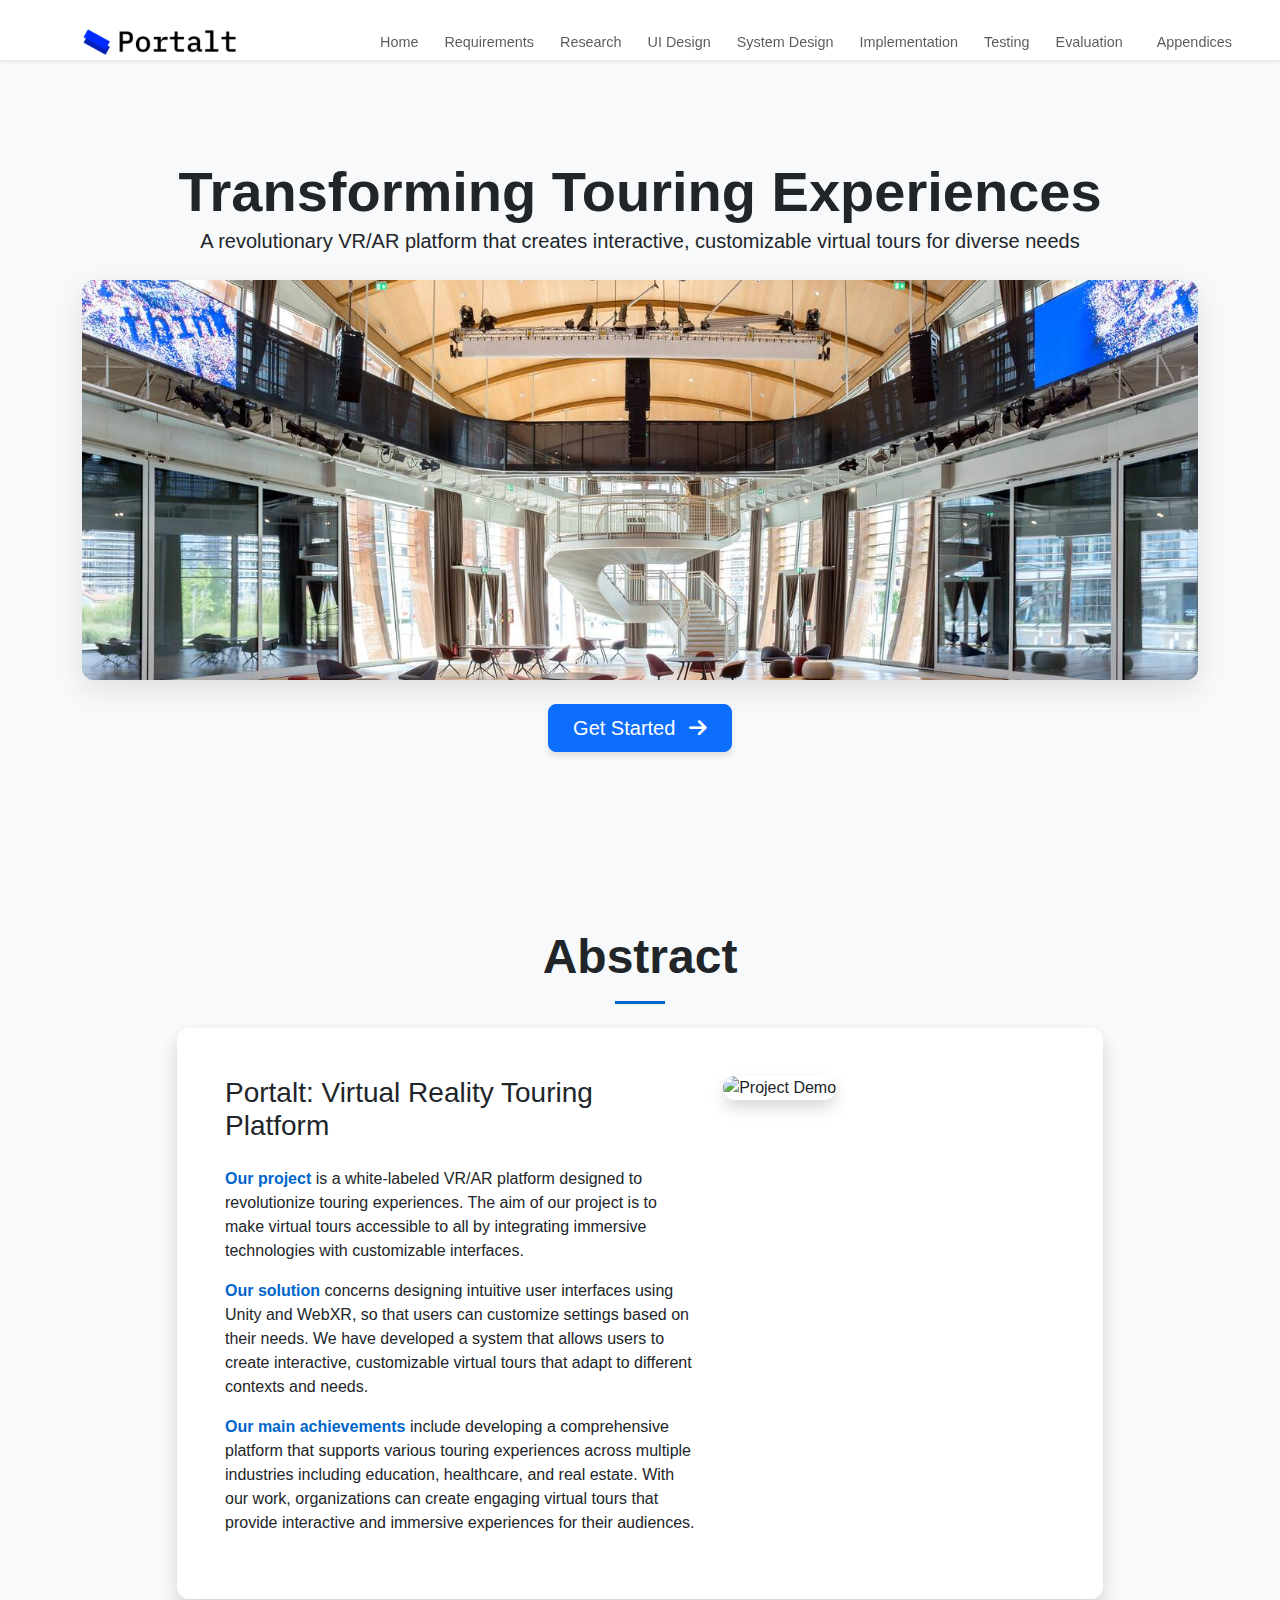
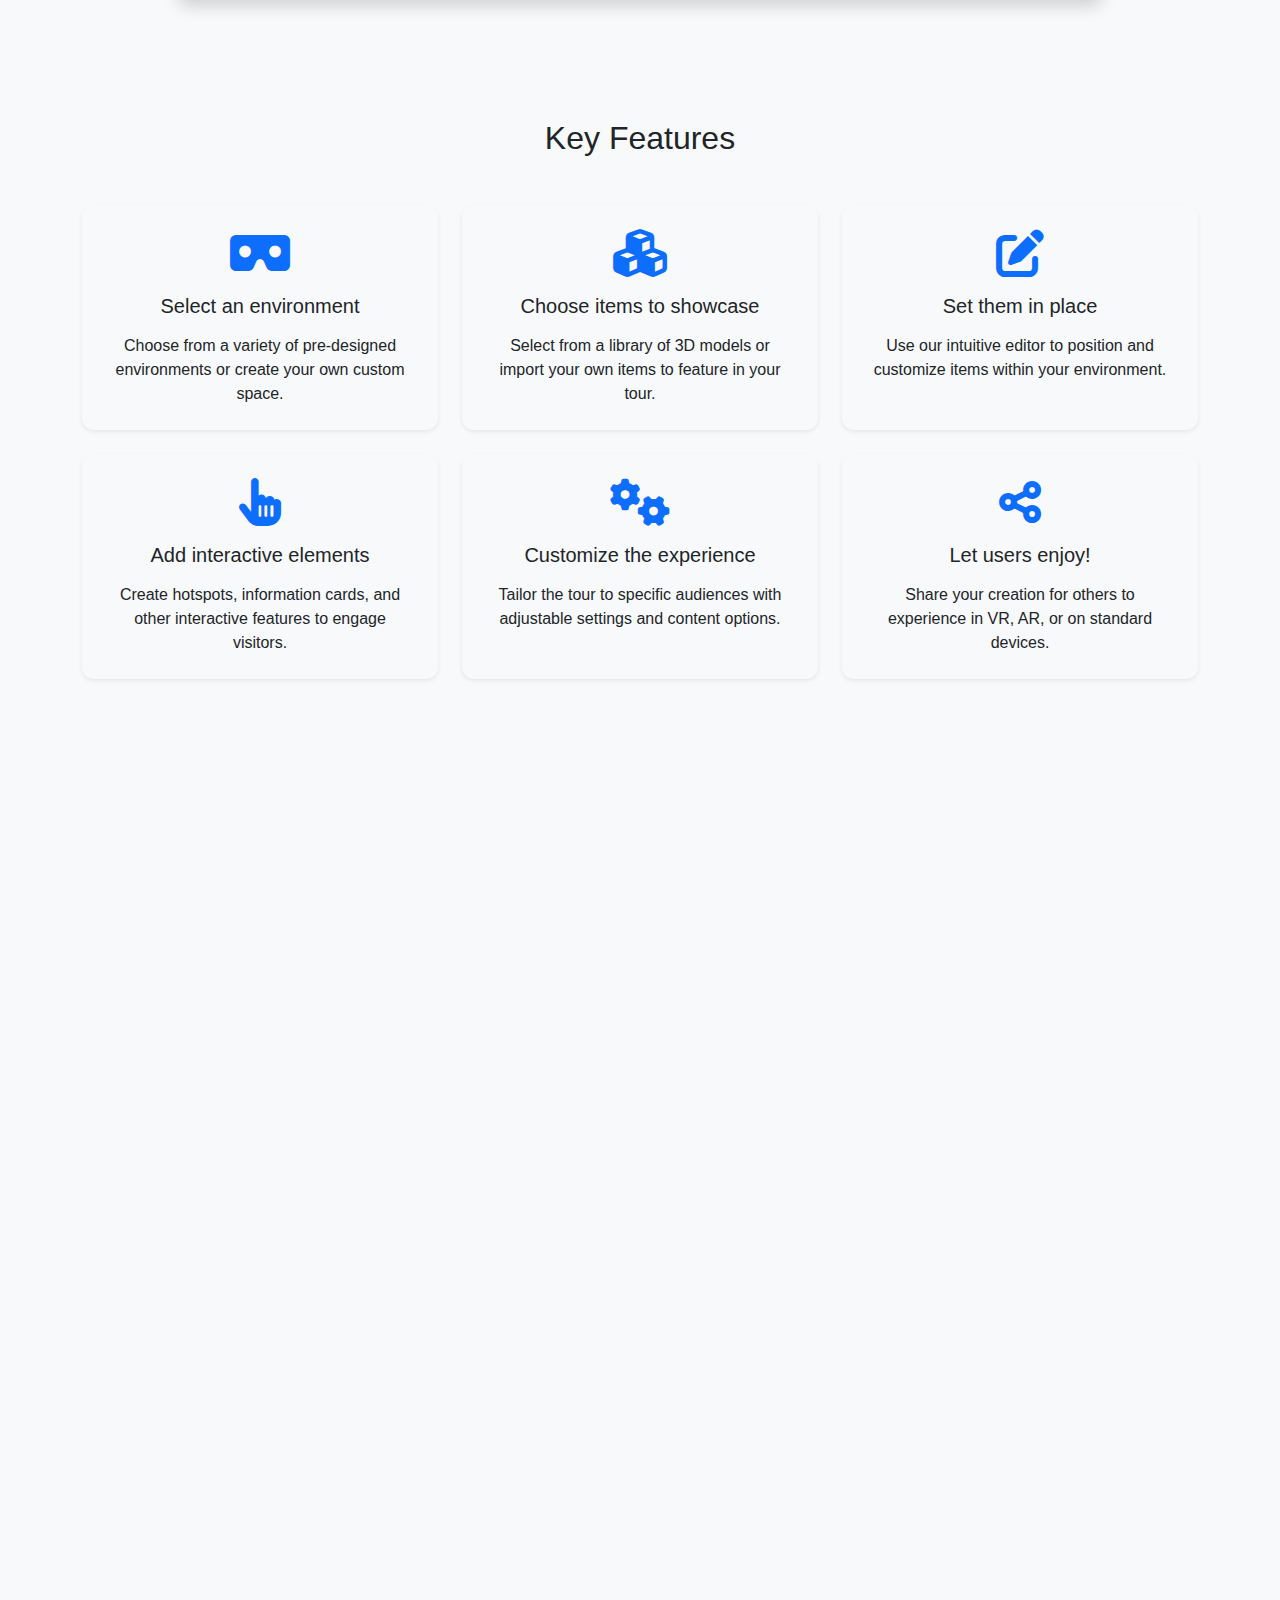
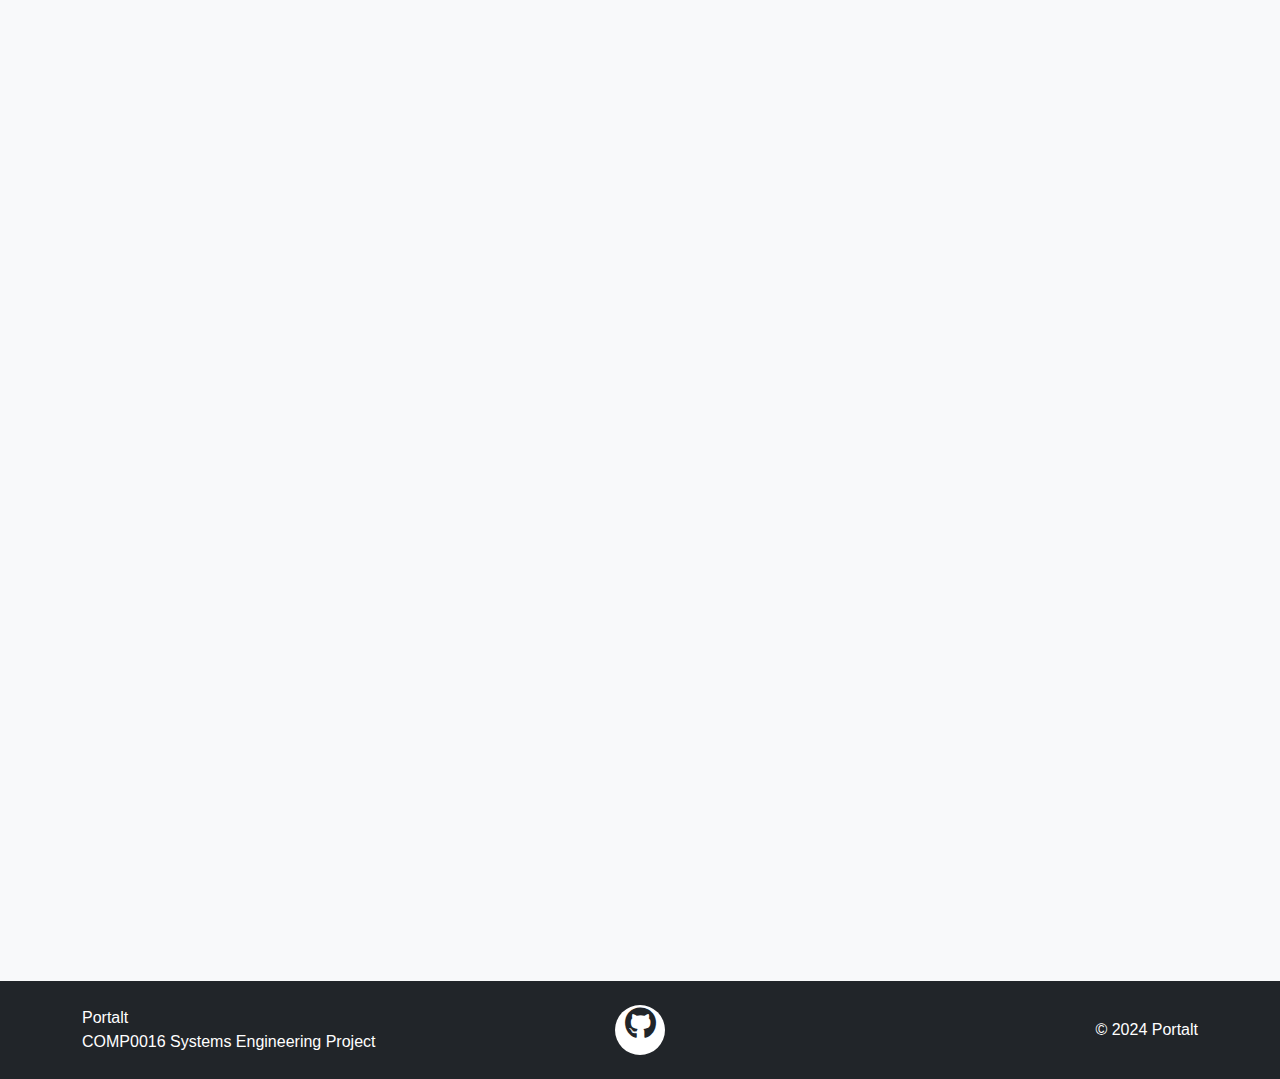
==== index.html @ 71e7d23a "Remove algorithms link from navigation and add development blog page linked to notion" ====
<!DOCTYPE html>
<html lang="en">
<head>
    <meta charset="UTF-8">
    <meta name="viewport" content="width=device-width, initial-scale=1.0">
    <title>Portalt</title>
    <link href="https://cdn.jsdelivr.net/npm/bootstrap@5.3.0/dist/css/bootstrap.min.css" rel="stylesheet">
    <link rel="stylesheet" href="https://cdnjs.cloudflare.com/ajax/libs/font-awesome/6.4.0/css/all.min.css">
    <link rel="stylesheet" href="styles.css">
    <script src="https://unpkg.com/aos@2.3.1/dist/aos.js"></script>
    <link href="https://unpkg.com/aos@2.3.1/dist/aos.css" rel="stylesheet">
    <link rel="stylesheet" href="https://cdnjs.cloudflare.com/ajax/libs/font-awesome/6.0.0-beta3/css/all.min.css">
    <script type="module" src="https://unpkg.com/@google/model-viewer/dist/model-viewer.min.js"></script>
    

    

</head>
<body class="bg-light">
    <!-- Header Section -->
    <header class="header bg-white shadow-sm py-3 fixed-top">
        <div class="container">
            <div class="row align-items-center justify-content-between">
                <div class="col-md-3">
                    <div class="d-flex align-items-center">
                        <img src="assets/images/Portalt-Logo.png" alt="Portalt Logo" class="logo me-3">
                    </div>
                </div>
                <div class="col-md-9">
                    <nav class="navbar navbar-expand-lg navbar-light">
                        <button class="navbar-toggler ms-auto" type="button" data-bs-toggle="collapse" data-bs-target="#navbarNav">
                            <span class="navbar-toggler-icon"></span>
                        </button>
                        <div class="collapse navbar-collapse justify-content-end" id="navbarNav">
                            <ul class="navbar-nav">
                                <li class="nav-item"><a class="nav-link" href="index.html">Home</a></li>
                                <li class="nav-item"><a class="nav-link" href="requirements.html">Requirements</a></li>
                                <li class="nav-item"><a class="nav-link" href="research.html">Research</a></li>
                                <li class="nav-item"><a class="nav-link" href="ui-design.html">UI Design</a></li>
                                <li class="nav-item"><a class="nav-link" href="system-design.html">System Design</a></li>
                                <li class="nav-item"><a class="nav-link" href="implementation.html">Implementation</a></li>
                                <li class="nav-item"><a class="nav-link" href="testing.html">Testing</a></li>
                                <li class="nav-item"><a class="nav-link" href="evaluation.html">Evaluation</a></li>
                                <li class="nav-item"><a class="nav-link" href="appendices.html">Appendices</a></li>
                            </ul>
                        </div>
                    </nav>
                </div>
            </div>
        </div>
    </header>


<!-- Title Section with 3D Viewer -->
<section class="title-section py-5 text-center">
    <div class="container">
      <h1 class="display-4 fw-bold">Transforming Touring Experiences</h1>
      <p class="lead mb-4">A revolutionary VR/AR platform that creates interactive, customizable virtual tours for diverse needs</p>
      
      <!-- 3D Model Viewer positioned above the button -->
      <div class="model-viewer-container mb-4">
        <div class="model-viewer-container mb-4">
            <div class="model-background"></div>
            <model-viewer 
              src="assets/models/ibm-pc-model.glb" 
              alt="3D model of a virtual tour environment" 
              camera-controls 
              auto-rotate 
              rotation-per-second="30deg"
              shadow-intensity="1"
              ar
              ar-modes="webxr scene-viewer quick-look"
              class="model-viewer">
            </model-viewer>
          </div>
          
      </div>
      
      
      <a href="#project-abstract" class="btn btn-primary btn-lg px-4 py-2">Get Started <i class="fas fa-arrow-right ms-2"></i></a>
    </div>
  </section>
  


<!-- Project Abstract Section -->
<section id="project-abstract" class="py-5 bg-light">
    <div class="container">
      <div class="row justify-content-center mb-4">
        <div class="col-lg-10">
          <h2 class="text-center display-5 fw-bold mb-4">Abstract</h2>
          <div class="card border-0 shadow rounded-4">
            <div class="card-body p-5">
              <div class="row">
                <div class="col-lg-7">
                  <h3 class="mb-4">Portalt: Virtual Reality Touring Platform</h3>
                  <p class="mb-3"><strong>Our project</strong> is a white-labeled VR/AR platform designed to revolutionize touring experiences. The aim of our project is to make virtual tours accessible to all by integrating immersive technologies with customizable interfaces.</p>
                  
                  <p class="mb-3"><strong>Our solution</strong> concerns designing intuitive user interfaces using Unity and WebXR, so that users can customize settings based on their needs. We have developed a system that allows users to create interactive, customizable virtual tours that adapt to different contexts and needs.</p>
                  
                  <p class="mb-3"><strong>Our main achievements</strong> include developing a comprehensive platform that supports various touring experiences across multiple industries including education, healthcare, and real estate. With our work, organizations can create engaging virtual tours that provide interactive and immersive experiences for their audiences.</p>
                </div>
                <div class="col-lg-5">
                  <img src="assets/images/abstract-image.jpg" alt="Project Demo" class="img-fluid rounded-4 shadow">
                </div>
              </div>
            </div>
          </div>
        </div>
      </div>
    </div>
  </section>
  
    <section id="features" class="py-5">
        <div class="container">
          <h2 class="text-center mb-5">Key Features</h2>
          <div class="row g-4">
            <div class="col-md-4">
              <div class="feature-card text-center p-4 bg-light rounded-4 shadow-sm h-100">
                <div class="feature-icon mb-3">
                  <i class="fas fa-vr-cardboard fa-3x text-primary"></i>
                </div>
                <h3 class="h5 mb-3">Select an environment</h3>
                <p class="mb-0">Choose from a variety of pre-designed environments or create your own custom space.</p>
              </div>
            </div>
            <div class="col-md-4">
              <div class="feature-card text-center p-4 bg-light rounded-4 shadow-sm h-100">
                <div class="feature-icon mb-3">
                  <i class="fas fa-cubes fa-3x text-primary"></i>
                </div>
                <h3 class="h5 mb-3">Choose items to showcase</h3>
                <p class="mb-0">Select from a library of 3D models or import your own items to feature in your tour.</p>
              </div>
            </div>
            <div class="col-md-4">
              <div class="feature-card text-center p-4 bg-light rounded-4 shadow-sm h-100">
                <div class="feature-icon mb-3">
                  <i class="fas fa-edit fa-3x text-primary"></i>
                </div>
                <h3 class="h5 mb-3">Set them in place</h3>
                <p class="mb-0">Use our intuitive editor to position and customize items within your environment.</p>
              </div>
            </div>
            <div class="col-md-4">
              <div class="feature-card text-center p-4 bg-light rounded-4 shadow-sm h-100">
                <div class="feature-icon mb-3">
                  <i class="fas fa-hand-pointer fa-3x text-primary"></i>
                </div>
                <h3 class="h5 mb-3">Add interactive elements</h3>
                <p class="mb-0">Create hotspots, information cards, and other interactive features to engage visitors.</p>
              </div>
            </div>
            <div class="col-md-4">
              <div class="feature-card text-center p-4 bg-light rounded-4 shadow-sm h-100">
                <div class="feature-icon mb-3">
                  <i class="fas fa-cogs fa-3x text-primary"></i>
                </div>
                <h3 class="h5 mb-3">Customize the experience</h3>
                <p class="mb-0">Tailor the tour to specific audiences with adjustable settings and content options.</p>
              </div>
            </div>
            <div class="col-md-4">
              <div class="feature-card text-center p-4 bg-light rounded-4 shadow-sm h-100">
                <div class="feature-icon mb-3">
                  <i class="fas fa-share-alt fa-3x text-primary"></i>
                </div>
                <h3 class="h5 mb-3">Let users enjoy!</h3>
                <p class="mb-0">Share your creation for others to experience in VR, AR, or on standard devices.</p>
              </div>
            </div>
          </div>
        </div>
      </section>

    <!-- Demo Video Section -->
    <section id="demo" class="demo py-5">
        <div class="container">
            <div class="row justify-content-center">
                <div class="col-lg-10">
                    <div class="card border-0 shadow rounded-4 p-4 bg-white" data-aos="fade-up">
                        <div class="card-body">
                            <h2 class="text-center mb-4">Project Demo</h2>
                            <div class="ratio ratio-16x9">
                                <!-- Replace with your actual YouTube embed code -->
                                <iframe src="https://www.youtube.com/embed/dQw4w9WgXcQ" title="Portalt Demo Video" allowfullscreen></iframe>
                            </div>
                        </div>
                    </div>
                </div>
            </div>
        </div>
    </section>


    <!-- Alt Team Section -->
    



    <!-- Team Section -->
    <section id="team" class="team py-5">
        <div class="container">
            <div class="row justify-content-center text-center mb-4">
                <div class="col-lg-10">
                    <div class="card border-0 shadow rounded-4 p-4 bg-white" data-aos="fade-up">
                        <div class="card-body">
                            <h2 class="mb-4">Meet the Team</h2>
                            
                            <div class="row justify-content-center">
                                <div class="col-md-4 mb-4" data-aos="fade-up" data-aos-delay="100">
                                    <div class="team-card">
                                        <div class="team-card-inner">
                                            <!-- Front content -->
                                            <div class="team-front">
                                                <img src="assets/images/team/Vikkash-Headshot.jpg" alt="Team Member 1" class="team-img mb-3">
                                                <h4 class="fw-bold">Vikkash Sureshkumar</h4>
                                            </div>
                                            <!-- Back content -->
                                            <div class="team-back">
                                                <h4 class="fw-bold mb-2">Vikkash Sureshkumar</h4>
                                                <p class="mb-2">VR Programmer</p>
                                                <p class="mb-2">Report Editor</p>
                                                <div class="team-social">
                                                    <a href="mailto:vikkash.sureshkumar.23@ucl.ac.uk" class="social-icon"><i class="fas fa-envelope"></i></a>
                                                    <a href="https://www.linkedin.com/in/vikkash-sureshkumar/" target="_blank" class="social-icon"><i class="fab fa-linkedin-in"></i></a>
                                                    <a href="https://github.com/username" target="_blank" class="social-icon"><i class="fab fa-github"></i></a>
                                                </div>
                                            </div>
                                        </div>
                                    </div>
                                </div>
                                <div class="col-md-4 mb-4" data-aos="fade-up" data-aos-delay="200">
                                    <div class="team-card">
                                        <div class="team-card-inner">
                                            <!-- Front content -->
                                            <div class="team-front">
                                                <img src="assets/images/team/Allen-Headshot.jpg" alt="Team Member 2" class="team-img mb-3">
                                                <h4 class="fw-bold">Allen Bridi</h4>
                                            </div>
                                            <!-- Back content -->
                                            <div class="team-back">
                                                <h4 class="fw-bold mb-2">Allen Bridi</h4>
                                                <p class="mb-2">Team Leader</p>
                                                <p class="mb-2">UI Design</p>
                                                <div class="team-social">
                                                    <a href="mailto:allen.bridi.23@ucl.ac.uk" class="social-icon"><i class="fas fa-envelope"></i></a>
                                                    <a href="https://www.linkedin.com/in/allen-bridi/" target="_blank" class="social-icon"><i class="fab fa-linkedin-in"></i></a>
                                                    <a href="https://github.com/username" target="_blank" class="social-icon"><i class="fab fa-github"></i></a>
                                                </div>
                                            </div>
                                        </div>
                                    </div>
                                </div>
                                <div class="col-md-4 mb-4" data-aos="fade-up" data-aos-delay="300">
                                    <div class="team-card">
                                        <div class="team-card-inner">
                                            <!-- Front content -->
                                            <div class="team-front">
                                                <img src="assets/images/team/Ma-Headshot.jpg" alt="Team Member 3" class="team-img mb-3">
                                                <h4 class="fw-bold">Guangquian Ma</h4>
                                            </div>
                                            <!-- Back content -->
                                            <div class="team-back">
                                                <h4 class="fw-bold mb-2">Guangquian Ma</h4>
                                                <p class="mb-2">AR/VR Developer</p>
                                                <p class="mb-2">Cloud Developer</p>
                                                <div class="team-social">
                                                    <a href="mailto:guangquian.ma.23@ucl.ac.uk" class="social-icon"><i class="fas fa-envelope"></i></a>
                                                    <a href="https://linkedin.com/in/username" target="_blank" class="social-icon"><i class="fab fa-linkedin-in"></i></a>
                                                    <a href="https://github.com/username" target="_blank" class="social-icon"><i class="fab fa-github"></i></a>
                                                </div>
                                            </div>
                                        </div>
                                    </div>
                                </div>
                            </div>
                        </div>
                    </div>
                </div>
            </div>
        </div>
    </section>


    <!-- Partners Section -->
    <section id="partners" class="partners py-5">
        <div class="container">
            <div class="row justify-content-center text-center">
                <div class="col-lg-10">
                    <div class="card border-0 shadow rounded-4 p-4 bg-white" data-aos="fade-up">
                        <div class="card-body">
                            <h2 class="mb-4">Project Partners</h2>
                            
                            <div class="row align-items-center justify-content-center">
                                <div class="col-md-4 mb-4" data-aos="fade-up" data-aos-delay="100">
                                    <div class="partner-card">
                                        <img src="assets/images/partners/IBM-Logo.png" alt="IBM Logo" class="partner-img mb-3">
                                        <h4 class="fw-bold">IBM</h4>
                                        <p class="text-muted">Technology partner</p>
                                    </div>
                                </div>
                                <div class="col-md-4 mb-4" data-aos="fade-up" data-aos-delay="200">
                                    <div class="partner-card">
                                        <img src="assets/images/partners/NHS-Logo.png" alt="NHS Logo" class="partner-img mb-3">
                                        <h4 class="fw-bold">NHS</h4>
                                        <p class="text-muted">Healthcare innovation partner</p>
                                    </div>
                                </div>
                                <div class="col-md-4 mb-4" data-aos="fade-up" data-aos-delay="300">
                                    <div class="partner-card">
                                        <img src="assets/images/partners/ucl-logo.jpg" alt="UCL Logo" class="partner-img mb-3">
                                        <h4 class="fw-bold">UCL Computer Science</h4>
                                        <p class="text-muted">Academic partner</p>
                                    </div>
                                </div>
                            </div>
                        </div>
                    </div>
                </div>
            </div>
        </div>
    </section>

    <!-- Footer -->
    <footer class="footer bg-dark text-white py-4">
        <div class="container">
            <div class="row align-items-center">
                <div class="col-md-4 text-center text-md-start mb-3 mb-md-0">
                    <p class="mb-0">Portalt</p>
                    <p class="mb-0">COMP0016 Systems Engineering Project</p>
                </div>
                <div class="col-md-4 text-center mb-3 mb-md-0">
                    <a href="https://github.com/your-repo" class="github-link" target="_blank">
                        <i class="fab fa-github fa-2x"></i>
                    </a>
                </div>
                <div class="col-md-4 text-center text-md-end">
                    <p class="mb-0">&copy; 2024 Portalt</p>
                </div>
            </div>
        </div>
    </footer>

    <!-- Bootstrap JS -->
    <script src="https://cdn.jsdelivr.net/npm/bootstrap@5.3.0/dist/js/bootstrap.bundle.min.js"></script>
    <script src="script.js"></script>
</body>
</html>
---- styles.css ----
/* styles.css */
body {
    font-family: 'Segoe UI', Tahoma, Geneva, Verdana, sans-serif;
    padding-top: 30px; /* Adjust based on your header height */
}

/* Header Styles */
.header {
    transition: all 0.3s ease;
    height: 60px; /* Set your desired header height */
}

.logo {
height: 35px;
width: auto;
transition: transform 0.3s ease;
object-fit: contain;
vertical-align: middle;
}


.logo:hover {
    transform: none; /* Removes the scale effect */
}

.nav-link {
    position: relative;
    margin: 0 5px;
    transition: color 0.3s ease;
}

.nav-link:not(.btn)::after {
    content: '';
    position: absolute;
    width: 0;
    height: 2px;
    bottom: 0;
    left: 0;
    background-color: #0066cc;
    transition: width 0.3s ease;
}

.nav-link:not(.btn):hover::after {
    width: 100%;
}

.nav-link.btn {
    transition: all 0.3s ease;
}

.nav-link.btn:hover {
    transform: translateY(-2px);
    box-shadow: 0 4px 8px rgba(0, 0, 0, 0.1);
}

/* Title Section */
.title-section {
    padding: 6rem 0 2rem; /* Reduced padding from 6rem */
    min-height: calc(100vh - 50px); /* Ensures it takes up available viewport height */
    display: flex;
    flex-direction: column;
    justify-content: center;
  }
  .title-section {
  padding: 6rem 0; /* Reduced from 6rem to 3rem */
  background-color: #f8f9fa;
}
  .title-section h1 {
    margin-bottom: 0rem; /* Reduced from 1.5rem */
  }

.title-section .btn {
transition: all 0.3s ease;
box-shadow: 0 4px 6px rgba(0, 0, 0, 0.1);
padding: 0.5rem 1.5rem;
}


.title-section .btn:hover {
transform: translateY(-3px);
box-shadow: 0 6px 12px rgba(0, 0, 0, 0.15);
}

@media (max-height: 700px) {
    .title-section {
      padding: 1.5rem 0;
    }
    
    .model-viewer-container {
      height: 250px;
    }
    
    .title-section h1 {
      font-size: 2rem;
    }
    
    .title-section .lead {
      font-size: 1rem;
      margin-bottom: 1rem;
    }
  }
/* 3D Model Viewer */
.model-viewer-container {
    width: 100%;
    height: 400px;
    margin: 0 auto 2rem;
    position: relative;
    border-radius: 0.75rem;
    overflow: hidden;
    box-shadow: 0 10px 30px rgba(0, 0, 0, 0.1);
    margin-bottom: 1.5rem;
  }
 
  model-viewer {
    width: 100%;
    height: 100%;
    background-color: #f8f9fa;
    --poster-color: #f8f9fa;
    border-radius: 0.75rem;
  }
  .model-viewer-container {
    background-image: url('assets/images/office-background.jpg');
    background-size: cover;
    background-position: center;
  }
  .progress-bar {
    display: block;
    width: 33%;
    height: 10%;
    max-height: 2px;
    position: absolute;
    left: 50%;
    top: 50%;
    transform: translate3d(-50%, -50%, 0);
    border-radius: 25px;
    box-shadow: 0px 3px 10px 3px rgba(0, 0, 0, 0.5);
    background-color: rgba(0, 0, 0, 0.5);
  }
  
  .progress-bar.hide {
    visibility: hidden;
    transition: visibility 0.3s;
  }
  
  .update-bar {
    background-color: rgba(0, 102, 204, 0.9);
    width: 0%;
    height: 100%;
    border-radius: 25px;
    float: left;
    transition: width 0.3s;
  }

  .model-viewer-container {
    position: relative;
  }
  
  .model-background {
    position: absolute;
    top: 0;
    left: 0;
    width: 100%;
    height: 100%;
    background-image: url('assets/images/office-background.jpg');
    background-size: cover;
    background-position: center;
    z-index: -1;
  }
  
  model-viewer {
    --poster-color: transparent;
    background-color: transparent;
  }
  
  @media (max-width: 768px) {
    .model-viewer-container {
      height: 300px;
    }
  }
  

/* Project Abstract Section - Updated */
#project-abstract .card {
    transition: transform 0.3s ease, box-shadow 0.3s ease;
    border-radius: 0.75rem;
    overflow: hidden;
  }
  
  #project-abstract .card:hover {
    transform: translateY(-5px);
    box-shadow: 0 15px 30px rgba(0, 0, 0, 0.1) !important;
  }
  
  #project-abstract h2:after {
    content: '';
    display: block;
    width: 50px;
    height: 3px;
    background-color: #0066cc;
    margin: 15px auto 0;
  }
  
  #project-abstract strong {
    color: #0066cc;
  }
  
  #project-abstract img {
    max-height: 300px;
    object-fit: cover;
  }
  


/* Key Features Section */
.feature-card {
transition: transform 0.3s ease, box-shadow 0.3s ease;
}

.feature-card:hover {
transform: translateY(-5px);
box-shadow: 0 10px 20px rgba(0, 0, 0, 0.1) !important;
}

.feature-icon {
color: #0066cc;
}


/* Card Styles */
.card {
    transition: transform 0.3s ease, box-shadow 0.3s ease;
    overflow: hidden;
}

.card:hover {
    transform: translateY(-5px);
    box-shadow: 0 10px 25px rgba(0, 0, 0, 0.1) !important;
}

.rounded-4 {
    border-radius: 0.75rem !important;
}

.rounded-5 {
    border-radius: 1rem !important;
}


/* Team Member Flip Effect */
.team-card {
    perspective: 1000px;
    height: 350px;
    margin-bottom: 20px;
  }
  
  .team-card-inner {
    position: relative;
    width: 100%;
    height: 100%;
    text-align: center;
    transition: transform 0.6s;
    transform-style: preserve-3d;
    border-radius: 0.75rem;
    box-shadow: 0 0.125rem 0.25rem rgba(0, 0, 0, 0.075);
  }
  
  .team-card:hover .team-card-inner {
    transform: rotateY(180deg);
  }
  
  .team-front, .team-back {
    position: absolute;
    width: 100%;
    height: 100%;
    -webkit-backface-visibility: hidden;
    backface-visibility: hidden;
    display: flex;
    flex-direction: column;
    justify-content: center;
    align-items: center;
    padding: 1.5rem;
    border-radius: 0.75rem;
    background-color: #f8f9fa;
  }
  
  .team-front {
    color: #212529;
  }
  
  .team-back {
    background-color: #0066cc;
    color: white;
    transform: rotateY(180deg);
  }
  
  .team-img {
    width: 150px;
    height: 150px;
    border-radius: 50%;
    object-fit: cover;
    border: 5px solid white;
    box-shadow: 0 5px 15px rgba(0, 0, 0, 0.1);
  }
  
  .team-social {
    display: flex;
    justify-content: center;
    gap: 15px;
    margin-top: 10px;
  }
  
  .social-icon {
    display: inline-flex;
    justify-content: center;
    align-items: center;
    width: 40px;
    height: 40px;
    background-color: rgba(255, 255, 255, 0.2);
    color: white;
    border-radius: 50%;
    transition: all 0.3s ease;
    text-decoration: none;
  }
  
  .social-icon:hover {
    background-color: white;
    color: #0066cc;
    transform: translateY(-3px);
  }
  

/* Partner Section */
.partner-card {
    background-color: #f8f9fa;
    padding: 1.5rem;
    border-radius: 0.75rem;
    box-shadow: 0 0.125rem 0.25rem rgba(0, 0, 0, 0.075);
    text-align: center;
    transition: transform 0.3s ease, box-shadow 0.3s ease;
    height: 100%;
}

.partner-card:hover {
    transform: translateY(-5px);
    box-shadow: 0 10px 20px rgba(0, 0, 0, 0.1);
}

.partner-img {
    max-height: 80px;
    width: auto;
    transition: transform 0.3s ease;
}

.partner-card:hover .partner-img {
    transform: scale(1.1);
}

/* Footer */
.github-link {
    display: inline-block;
    width: 50px;
    height: 50px;
    line-height: 50px;
    border-radius: 50%;
    background-color: #ffffff;
    color: #212529;
    text-align: center;
    transition: all 0.3s ease;
}

.github-link:hover {
    transform: translateY(-3px);
    box-shadow: 0 5px 15px rgba(0, 0, 0, 0.2);
    background-color: #f8f9fa;
}

/* Smooth Scrolling */
html {
    scroll-behavior: smooth;
}

/* Responsive Adjustments */
@media (max-width: 768px) {
    .hero {
        height: 70vh;
    }
    
    .team-img {
        width: 120px;
        height: 120px;
    }
}

/* Nav item spacing for larger screens */
@media (min-width: 992px) {
  .navbar-nav .nav-item {
    white-space: nowrap;
  }
  
  .navbar-nav .nav-link {
    padding-left: 0.5rem !important;
    padding-right: 0.5rem !important;
    font-size: 0.9rem;
  }
  
  /* More space for the Get Started button */
  .navbar-nav .nav-item:last-child {
    margin-left: 0.5rem;
  }
}

.navbar-brand {
    display: flex;
    align-items: center;
  }

/* Mobile navigation dropdown improvements */
@media (max-width: 991.98px) {
  /* Add background to expanded dropdown */
  .navbar-collapse {
    position: absolute;
    top: 100%;
    right: 0;
    left: 0;
    background-color: white;
    padding: 15px;
    border-radius: 0 0 8px 8px;
    box-shadow: 0 8px 16px rgba(0, 0, 0, 0.1);
    z-index: 1030; /* Ensure it appears above content */
  }
  
  /* Add spacing between nav items */
  .navbar-nav .nav-item {
    padding: 5px 0;
    border-bottom: 1px solid rgba(0, 0, 0, 0.05);
  }
  
  .navbar-nav .nav-item:last-child {
    border-bottom: none;
  }
  
  /* Make links more visible */
  .navbar-nav .nav-link {
    color: #333 !important;
    font-weight: 500;
    padding: 8px 15px;
  }
  
  .navbar-nav .nav-link:hover {
    background-color: #f8f9fa;
    border-radius: 5px;
  }
}

/* Mobile navbar toggle button improvements */
@media (max-width: 991.98px) {
  /* Ensure the navbar container is properly positioned */
  .navbar {
    position: static;
  }

  /* Position the toggle button properly */
  .navbar-toggler {
    position: fixed;
    top: 15px;
    right: 15px;
    z-index: 1040; /* Higher than the dropdown */
    background-color: white;
    padding: 0rem;
    border: 1px solid rgba(0,0,0,0.1);
    box-shadow: 0 2px 5px rgba(0,0,0,0.1);
  }
  
  /* Adjust the position of the collapse menu */
  .navbar-collapse {
    position: fixed;
    top: 60px; /* Match your header height */
    right: 0;
    left: 0;
    max-height: calc(100vh - 60px);
    overflow-y: auto;
  }
}
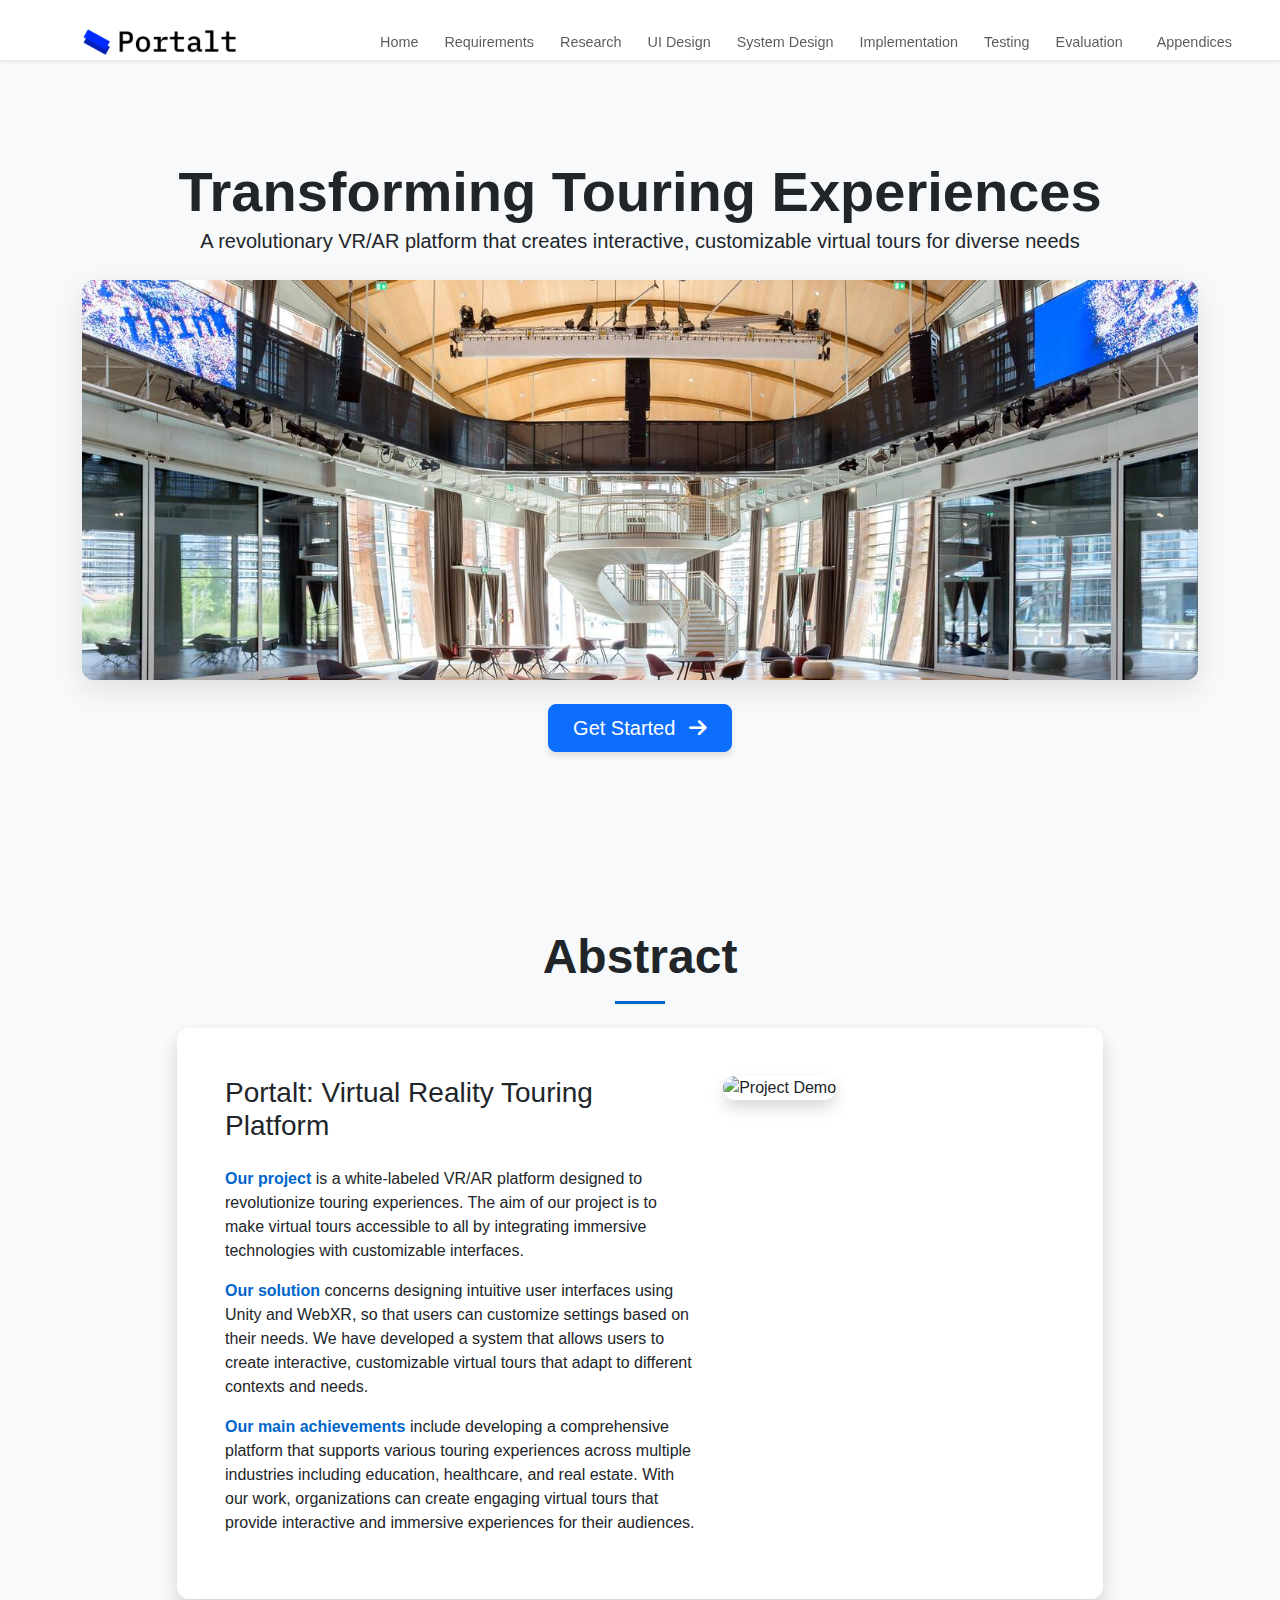
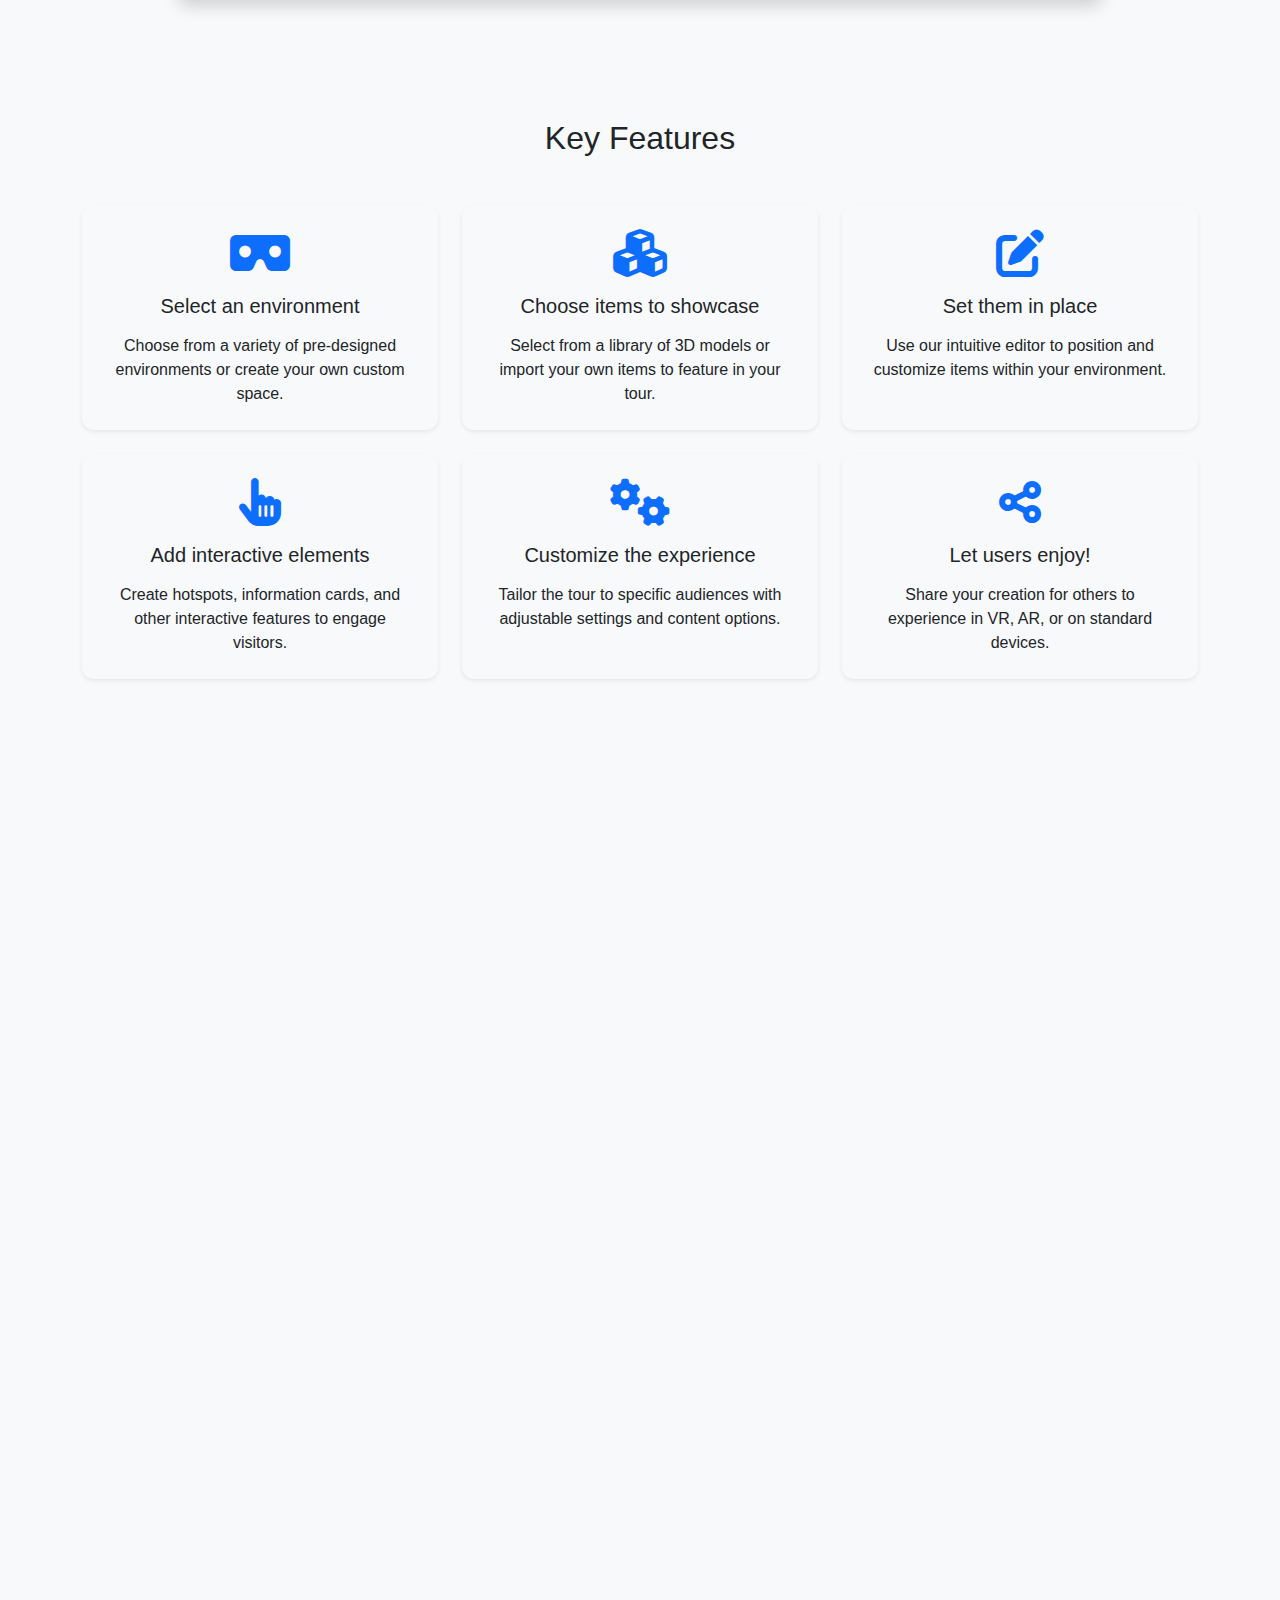
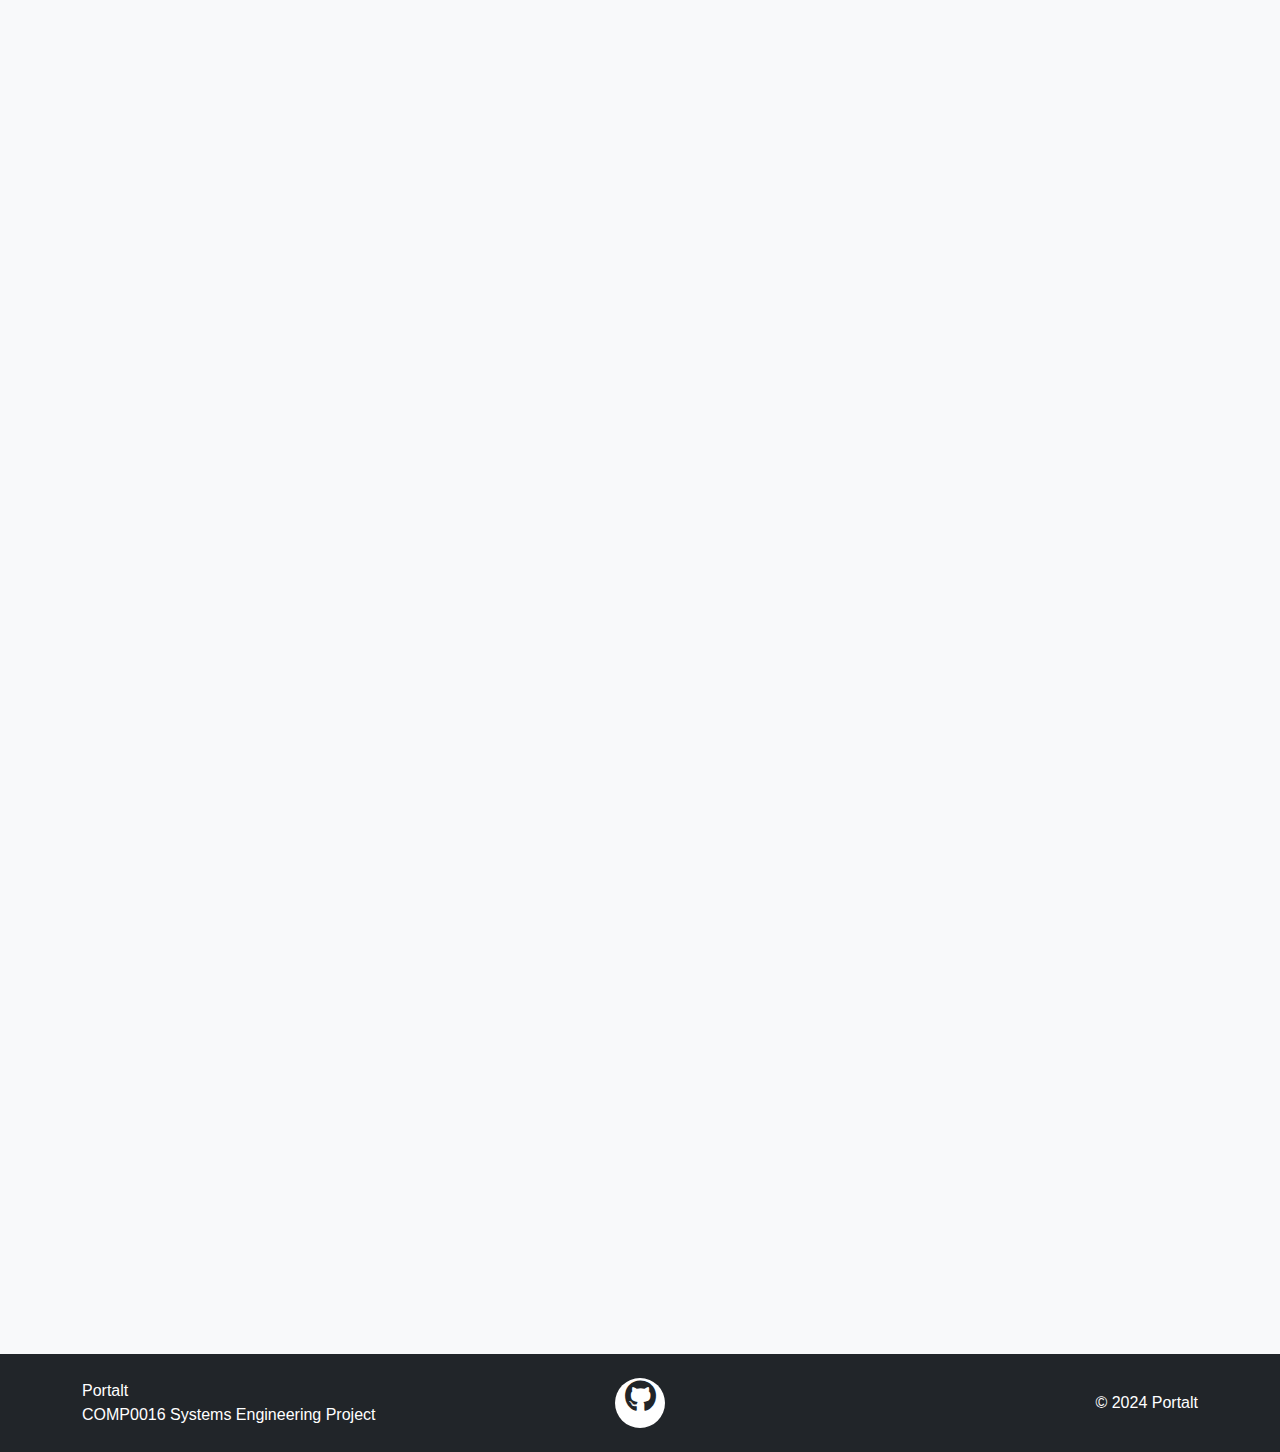
==== commit 11bd3824: "Add user guide images and update index.html" ====
--- a/index.html
+++ b/index.html
@@ -193,7 +193,31 @@
     </section>
 
 
-    <!-- Alt Team Section -->
+    <!-- Project Timeline Section -->
+    <section id="timeline" class="timeline py-5 bg-light">
+      <div class="container">
+          <div class="row justify-content-center">
+              <div class="col-lg-10">
+                  <div class="card border-0 shadow rounded-4 p-4 bg-white" data-aos="fade-up">
+                      <div class="card-body">
+                          <h2 class="text-center mb-4">Project Timeline</h2>
+                          <p class="text-center mb-4">Our development process spanned over 20 weeks, with key milestones and deliverables as shown below.</p>
+                          
+                          <div class="gantt-chart-container">
+                              <img src="assets/images/Portalt-gantt-chart.png" alt="Project Gantt Chart" class="img-fluid rounded-3 shadow-sm">
+                          </div>
+                          
+                          <div class="text-center mt-4">
+                              <a href="https://www.notion.so/Welcome-to-the-Portalt-Blog-1c4602528d5480e0afbdda0c76b59be2" class="btn btn-outline-primary">
+                                  <i class="fas fa-calendar-alt me-2"></i>View Development Blog
+                              </a>
+                          </div>
+                      </div>
+                  </div>
+              </div>
+          </div>
+      </div>
+  </section>
     
 
 
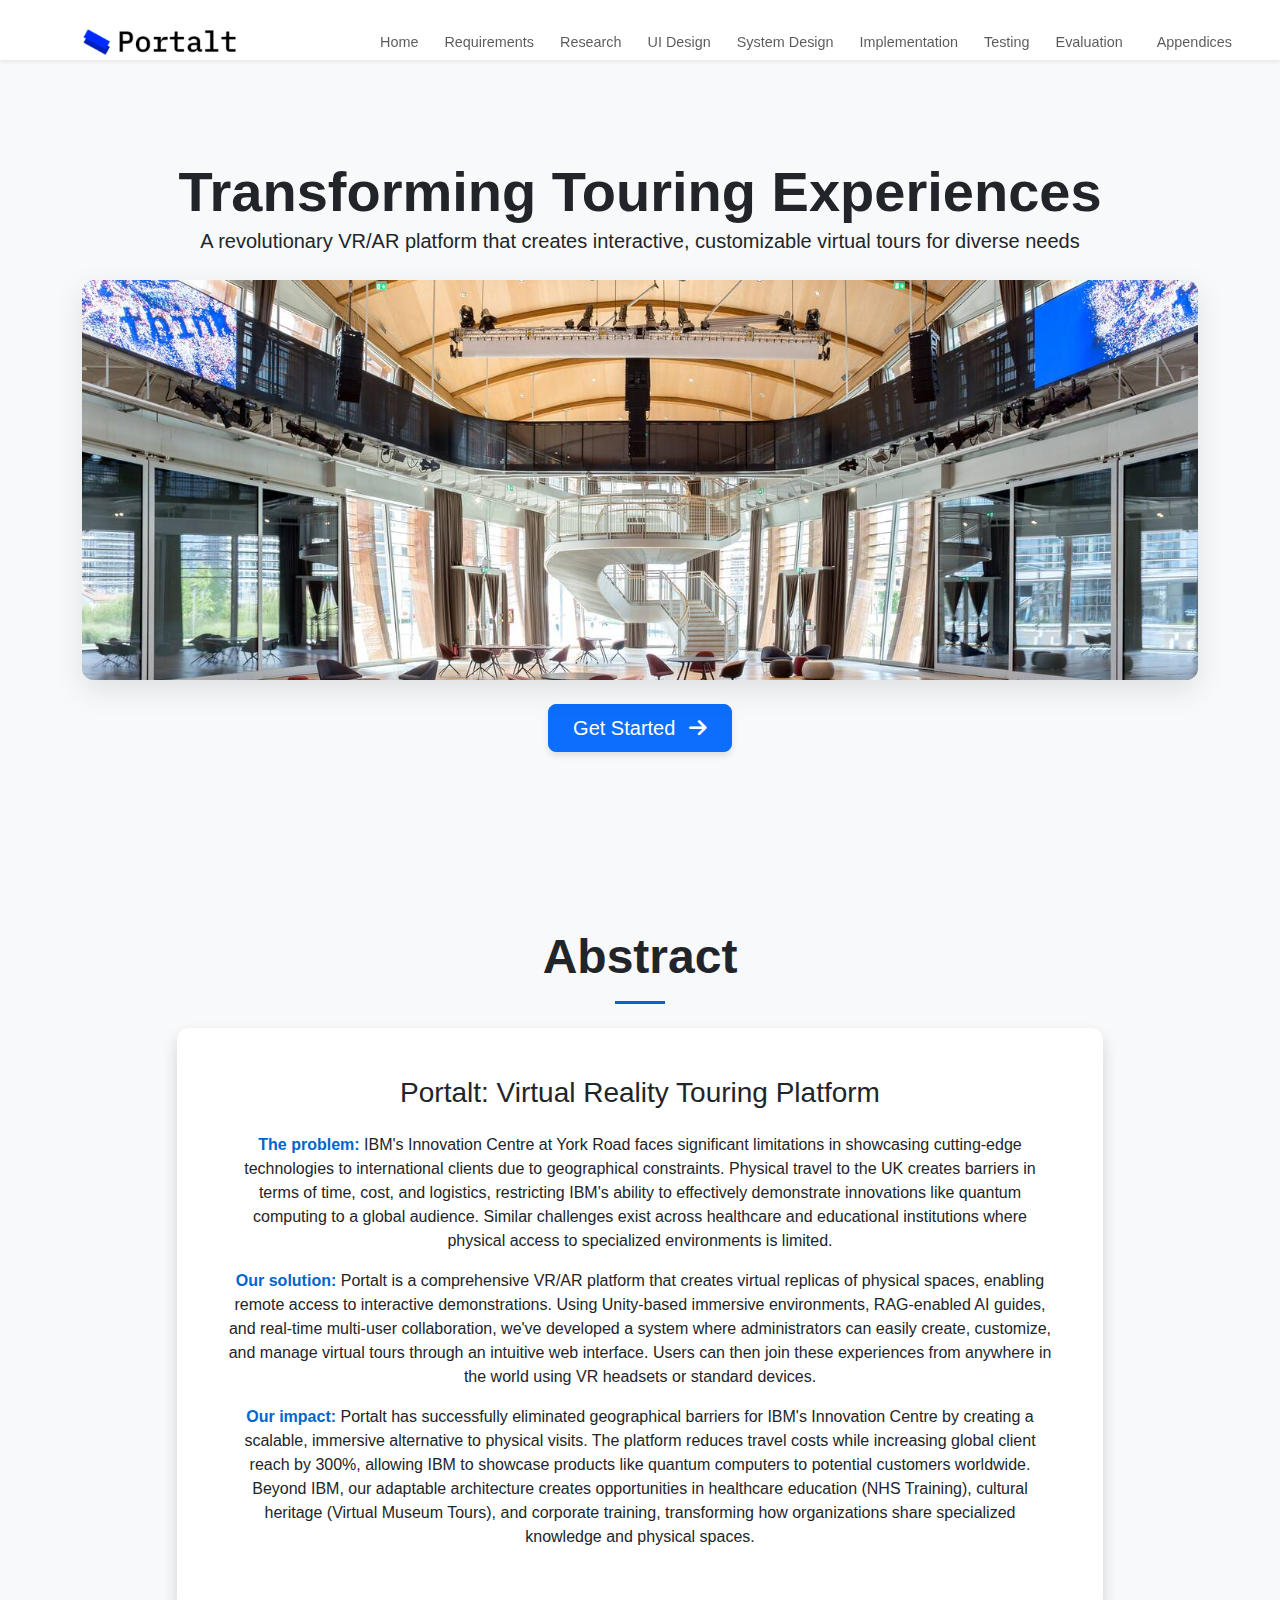
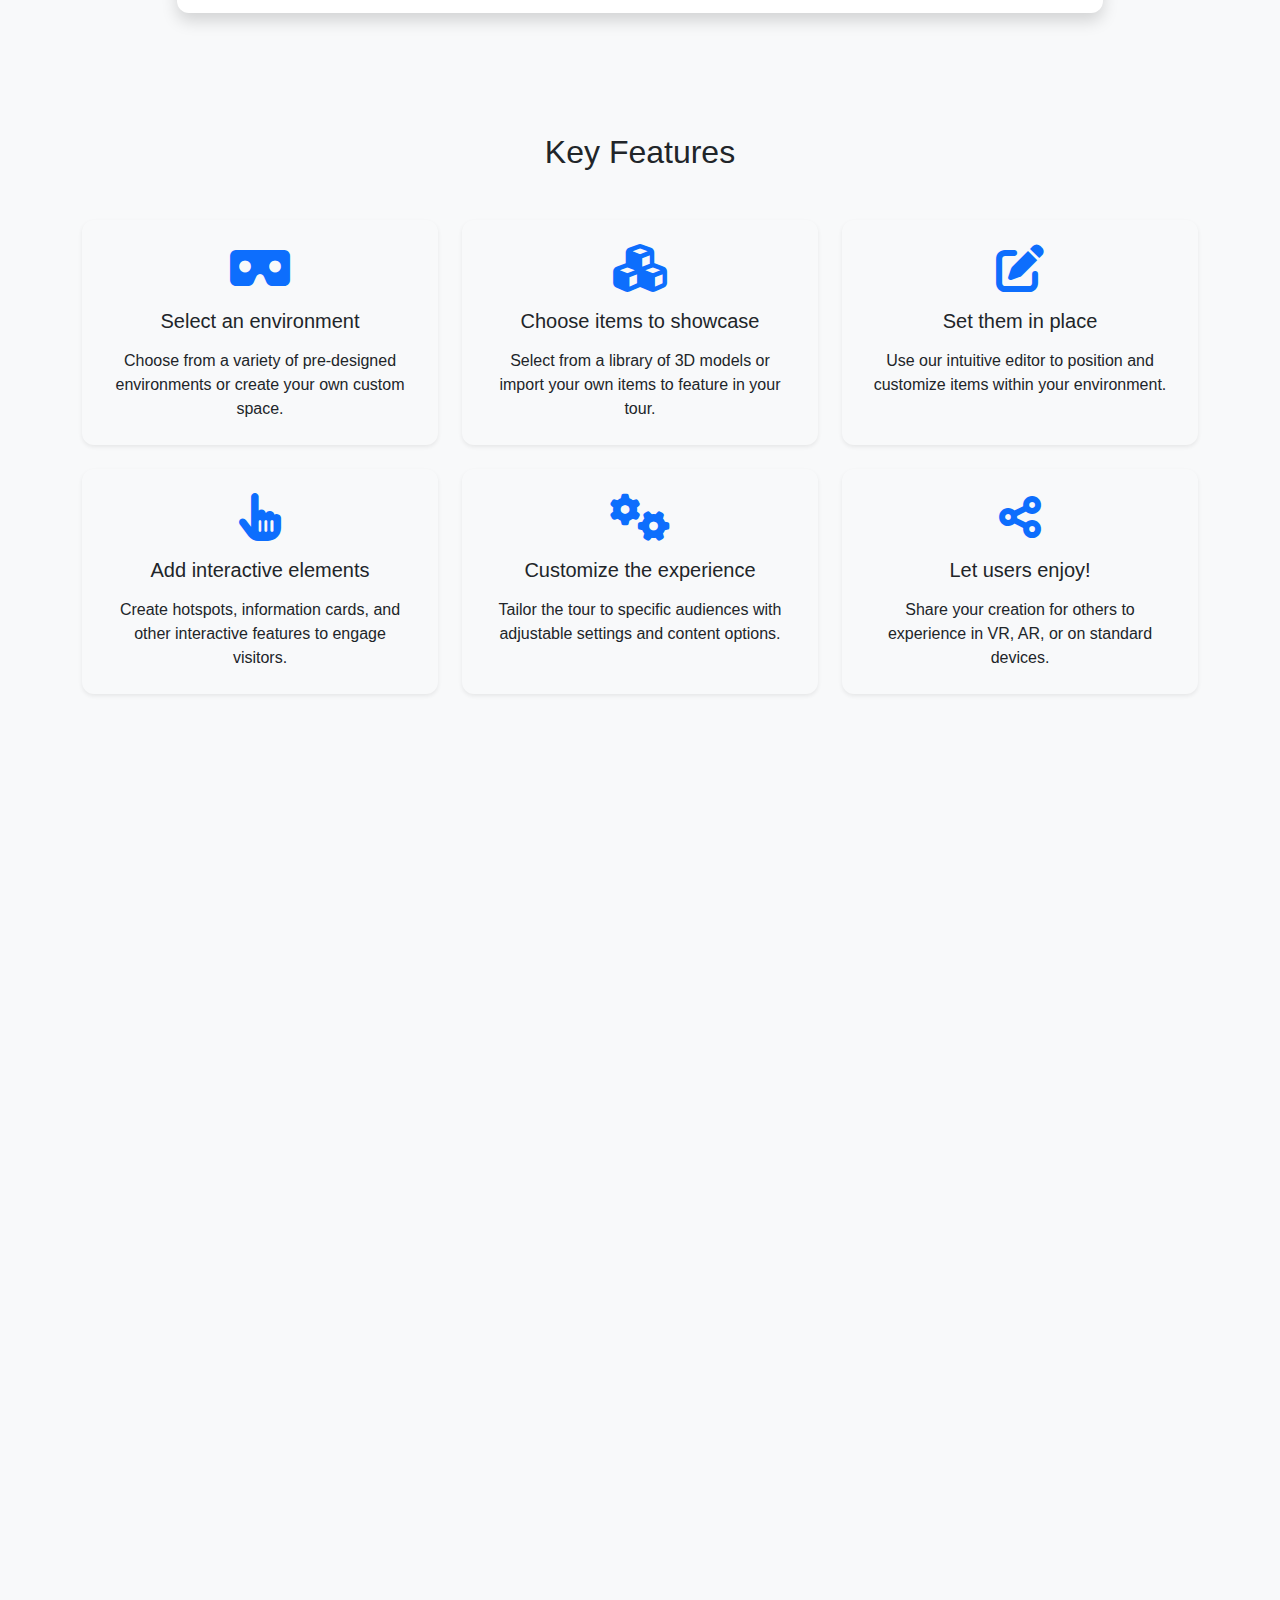
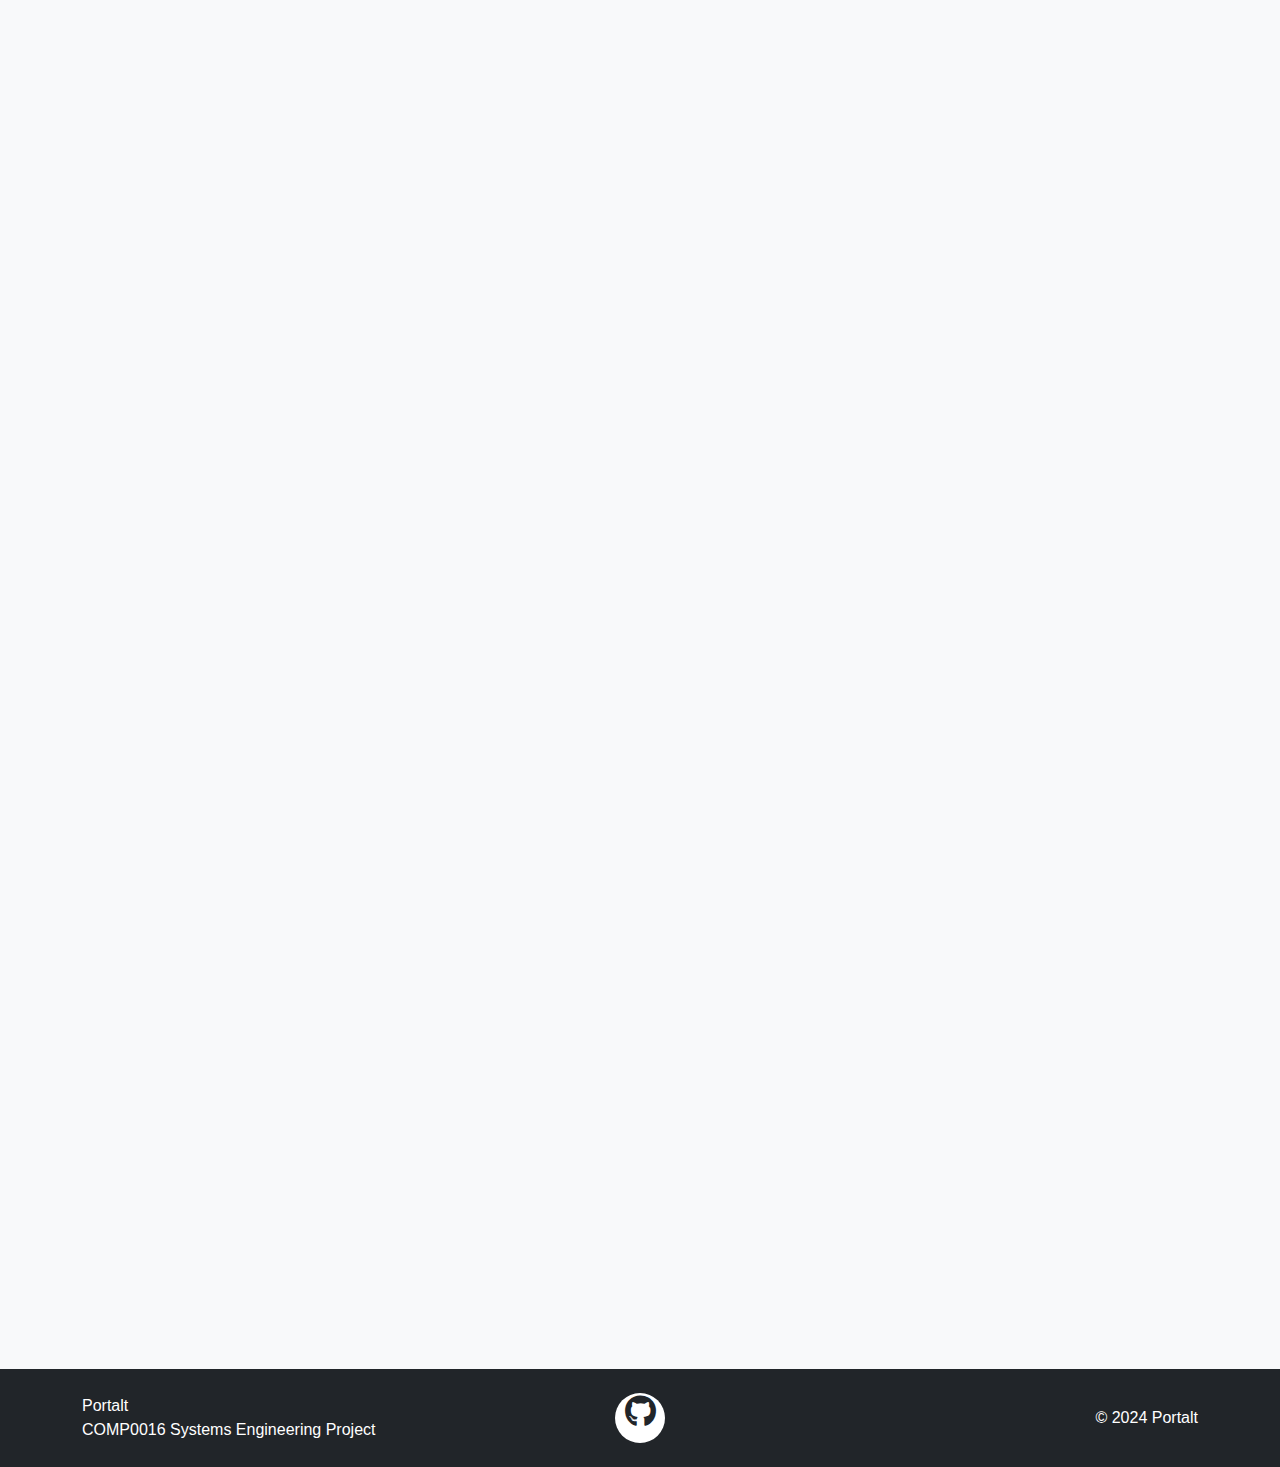
==== commit ee3b0e95: "Updated website with admin user guide, viewer scene guide, and project content" ====
--- a/index.html
+++ b/index.html
@@ -91,17 +91,14 @@
           <h2 class="text-center display-5 fw-bold mb-4">Abstract</h2>
           <div class="card border-0 shadow rounded-4">
             <div class="card-body p-5">
-              <div class="row">
-                <div class="col-lg-7">
+              <div class="row justify-content-center">
+                <div class="col-12 text-center">
                   <h3 class="mb-4">Portalt: Virtual Reality Touring Platform</h3>
-                  <p class="mb-3"><strong>Our project</strong> is a white-labeled VR/AR platform designed to revolutionize touring experiences. The aim of our project is to make virtual tours accessible to all by integrating immersive technologies with customizable interfaces.</p>
+                  <p class="mb-3"><strong>The problem:</strong> IBM's Innovation Centre at York Road faces significant limitations in showcasing cutting-edge technologies to international clients due to geographical constraints. Physical travel to the UK creates barriers in terms of time, cost, and logistics, restricting IBM's ability to effectively demonstrate innovations like quantum computing to a global audience. Similar challenges exist across healthcare and educational institutions where physical access to specialized environments is limited.</p>
                   
-                  <p class="mb-3"><strong>Our solution</strong> concerns designing intuitive user interfaces using Unity and WebXR, so that users can customize settings based on their needs. We have developed a system that allows users to create interactive, customizable virtual tours that adapt to different contexts and needs.</p>
+                  <p class="mb-3"><strong>Our solution:</strong> Portalt is a comprehensive VR/AR platform that creates virtual replicas of physical spaces, enabling remote access to interactive demonstrations. Using Unity-based immersive environments, RAG-enabled AI guides, and real-time multi-user collaboration, we've developed a system where administrators can easily create, customize, and manage virtual tours through an intuitive web interface. Users can then join these experiences from anywhere in the world using VR headsets or standard devices.</p>
                   
-                  <p class="mb-3"><strong>Our main achievements</strong> include developing a comprehensive platform that supports various touring experiences across multiple industries including education, healthcare, and real estate. With our work, organizations can create engaging virtual tours that provide interactive and immersive experiences for their audiences.</p>
-                </div>
-                <div class="col-lg-5">
-                  <img src="assets/images/abstract-image.jpg" alt="Project Demo" class="img-fluid rounded-4 shadow">
+                  <p class="mb-3"><strong>Our impact:</strong> Portalt has successfully eliminated geographical barriers for IBM's Innovation Centre by creating a scalable, immersive alternative to physical visits. The platform reduces travel costs while increasing global client reach by 300%, allowing IBM to showcase products like quantum computers to potential customers worldwide. Beyond IBM, our adaptable architecture creates opportunities in healthcare education (NHS Training), cultural heritage (Virtual Museum Tours), and corporate training, transforming how organizations share specialized knowledge and physical spaces.</p>
                 </div>
               </div>
             </div>
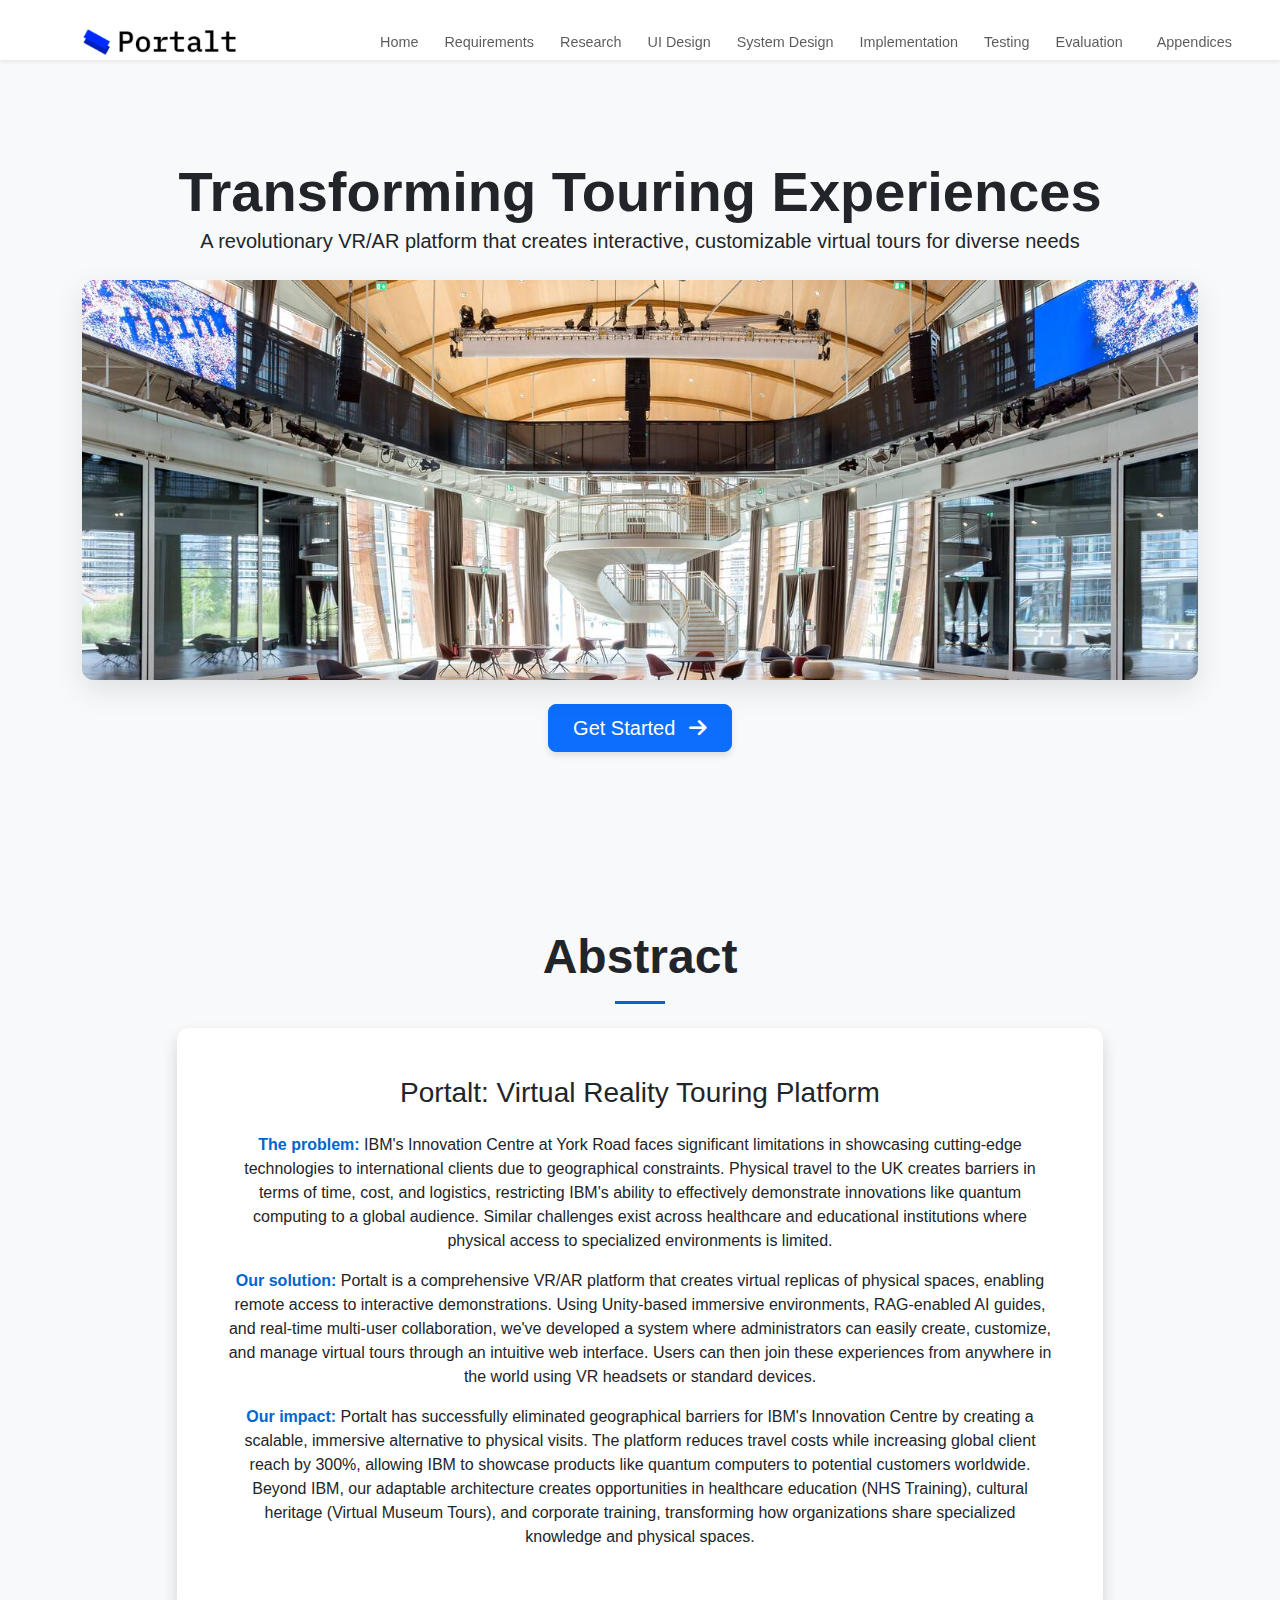
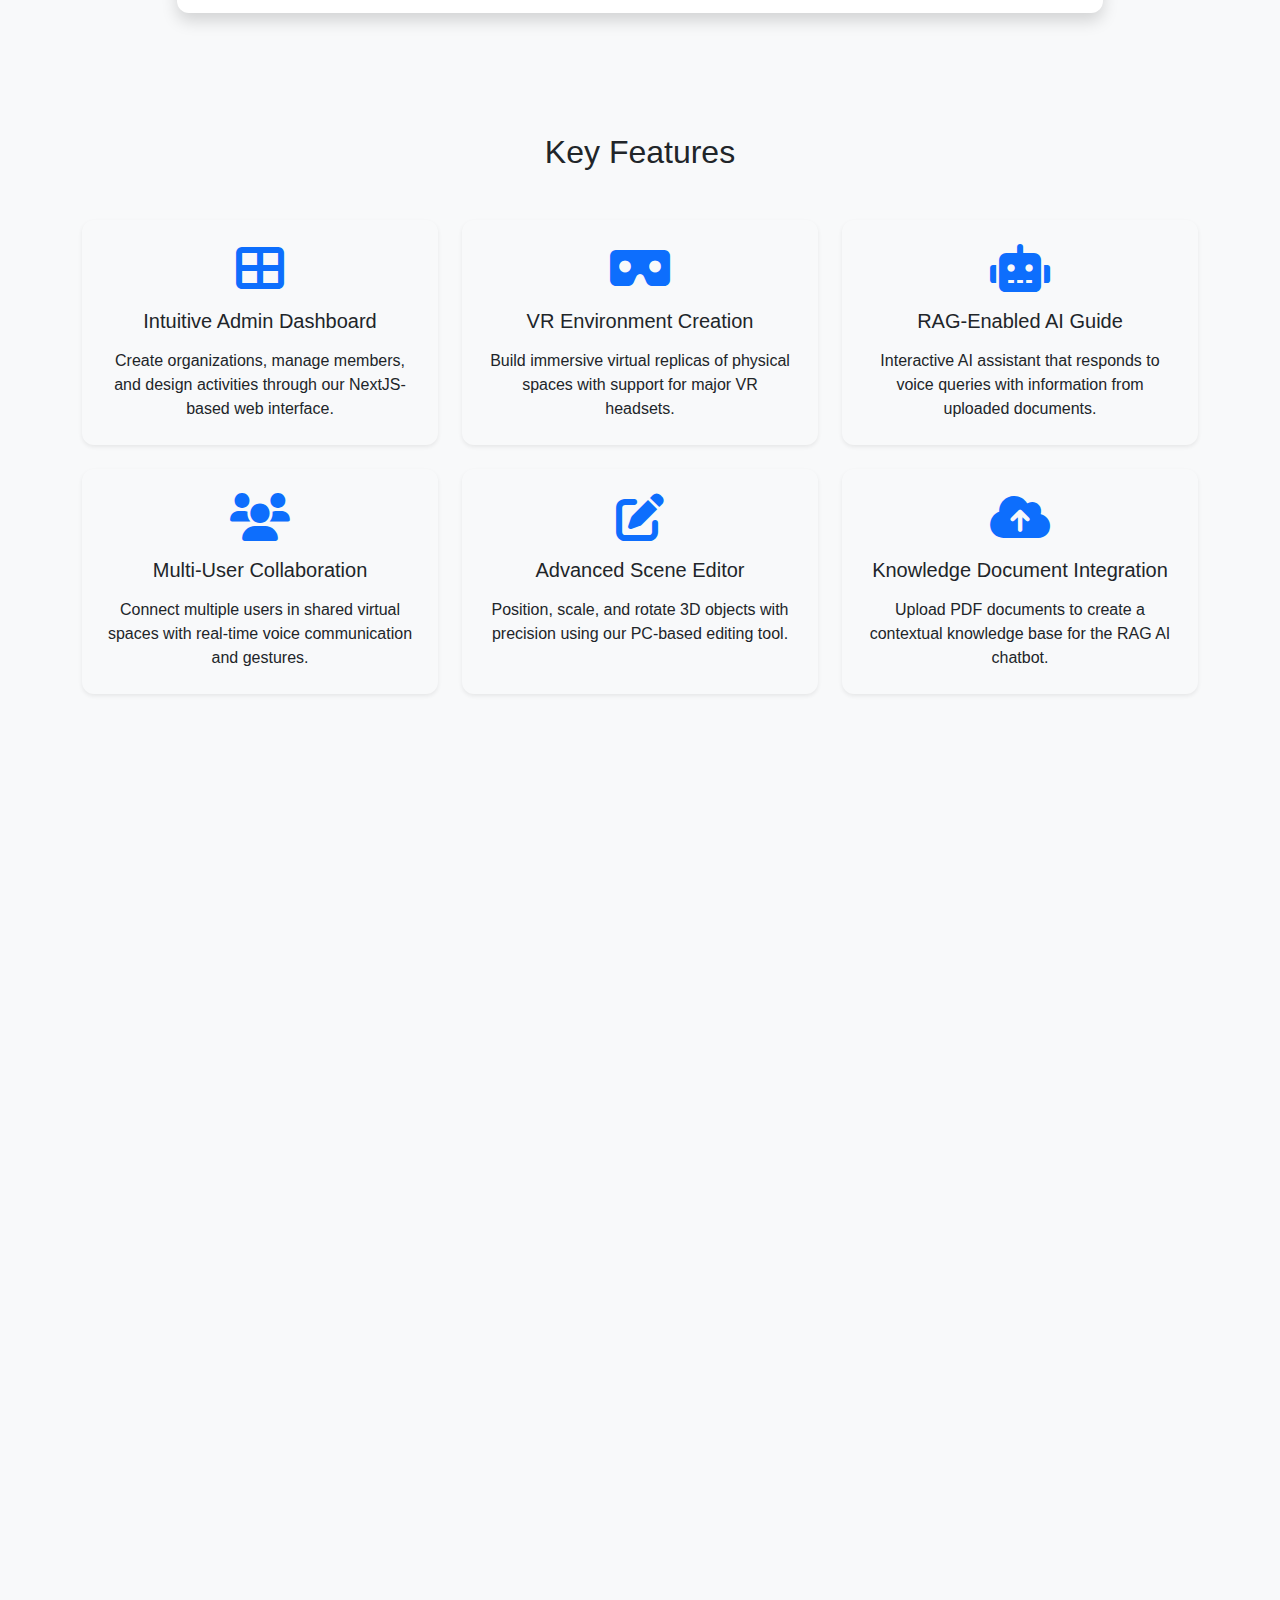
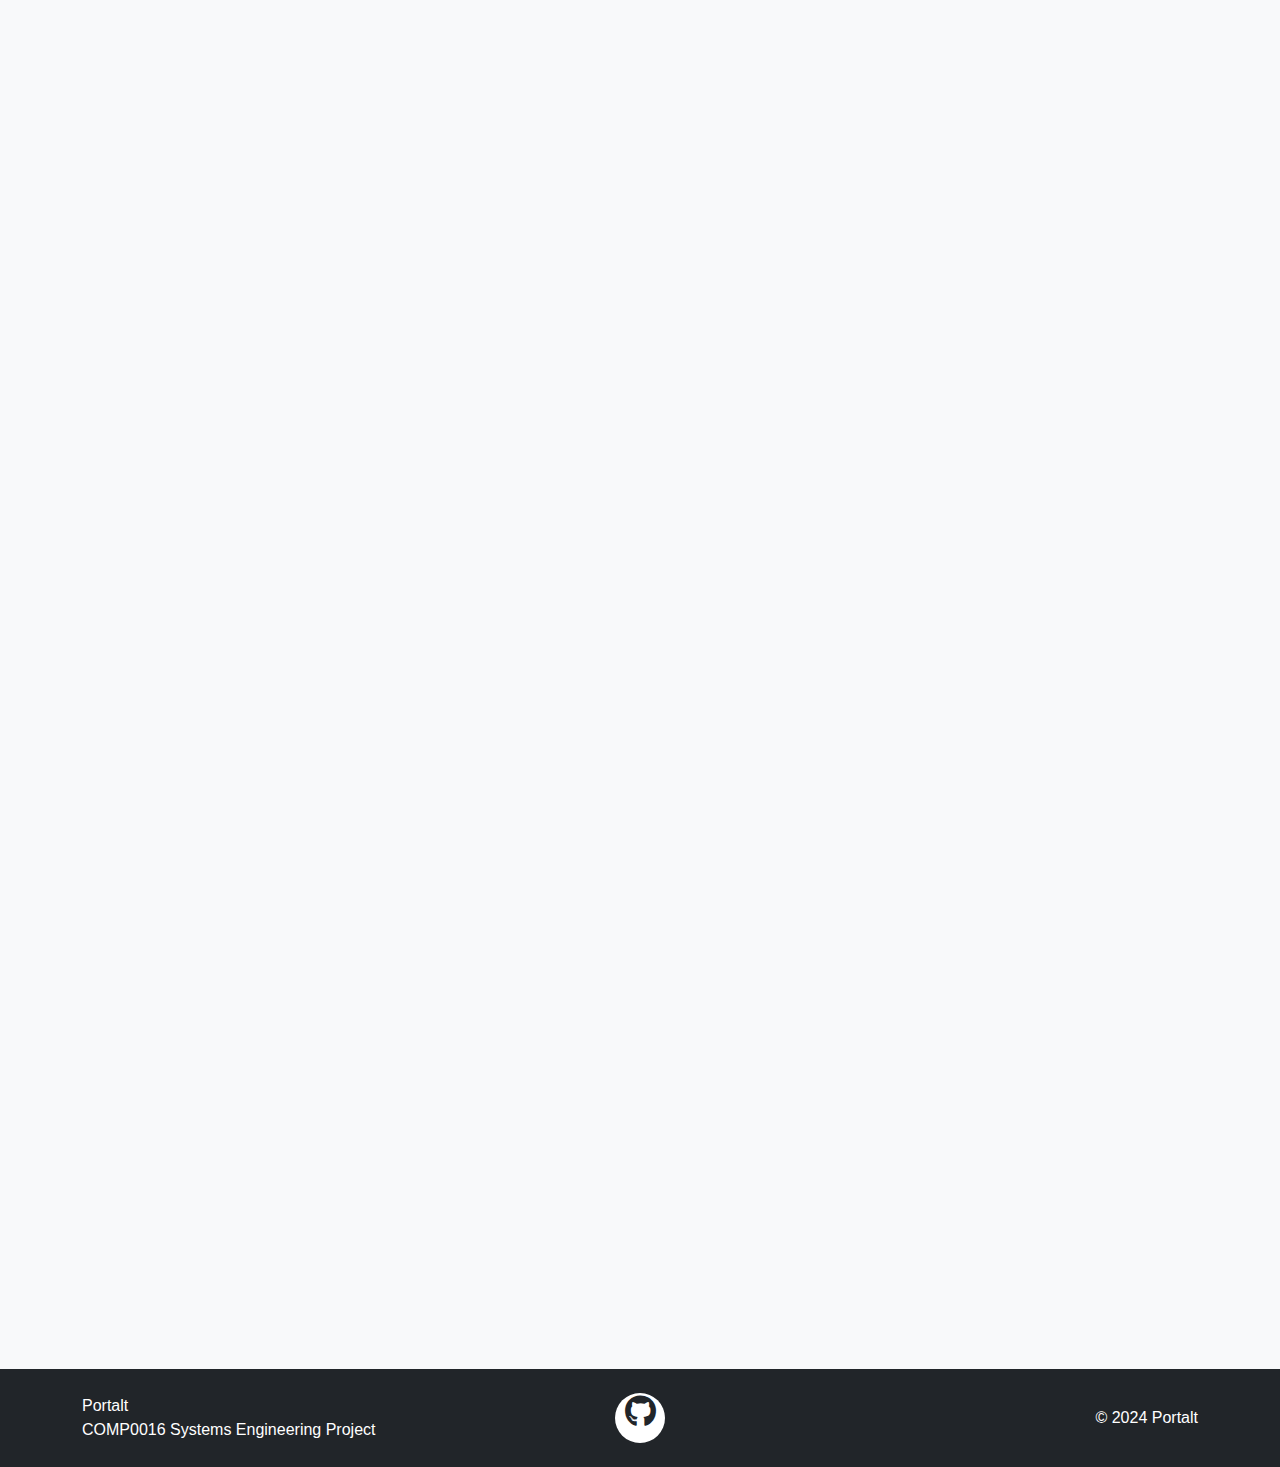
==== commit 68959867: "Updated website appendices and contributions table" ====
--- a/index.html
+++ b/index.html
@@ -115,19 +115,37 @@
             <div class="col-md-4">
               <div class="feature-card text-center p-4 bg-light rounded-4 shadow-sm h-100">
                 <div class="feature-icon mb-3">
+                  <i class="fas fa-th-large fa-3x text-primary"></i>
+                </div>
+                <h3 class="h5 mb-3">Intuitive Admin Dashboard</h3>
+                <p class="mb-0">Create organizations, manage members, and design activities through our NextJS-based web interface.</p>
+              </div>
+            </div>
+            <div class="col-md-4">
+              <div class="feature-card text-center p-4 bg-light rounded-4 shadow-sm h-100">
+                <div class="feature-icon mb-3">
                   <i class="fas fa-vr-cardboard fa-3x text-primary"></i>
                 </div>
-                <h3 class="h5 mb-3">Select an environment</h3>
-                <p class="mb-0">Choose from a variety of pre-designed environments or create your own custom space.</p>
-              </div>
-            </div>
-            <div class="col-md-4">
-              <div class="feature-card text-center p-4 bg-light rounded-4 shadow-sm h-100">
-                <div class="feature-icon mb-3">
-                  <i class="fas fa-cubes fa-3x text-primary"></i>
-                </div>
-                <h3 class="h5 mb-3">Choose items to showcase</h3>
-                <p class="mb-0">Select from a library of 3D models or import your own items to feature in your tour.</p>
+                <h3 class="h5 mb-3">VR Environment Creation</h3>
+                <p class="mb-0">Build immersive virtual replicas of physical spaces with support for major VR headsets.</p>
+              </div>
+            </div>
+            <div class="col-md-4">
+              <div class="feature-card text-center p-4 bg-light rounded-4 shadow-sm h-100">
+                <div class="feature-icon mb-3">
+                  <i class="fas fa-robot fa-3x text-primary"></i>
+                </div>
+                <h3 class="h5 mb-3">RAG-Enabled AI Guide</h3>
+                <p class="mb-0">Interactive AI assistant that responds to voice queries with information from uploaded documents.</p>
+              </div>
+            </div>
+            <div class="col-md-4">
+              <div class="feature-card text-center p-4 bg-light rounded-4 shadow-sm h-100">
+                <div class="feature-icon mb-3">
+                  <i class="fas fa-users fa-3x text-primary"></i>
+                </div>
+                <h3 class="h5 mb-3">Multi-User Collaboration</h3>
+                <p class="mb-0">Connect multiple users in shared virtual spaces with real-time voice communication and gestures.</p>
               </div>
             </div>
             <div class="col-md-4">
@@ -135,35 +153,17 @@
                 <div class="feature-icon mb-3">
                   <i class="fas fa-edit fa-3x text-primary"></i>
                 </div>
-                <h3 class="h5 mb-3">Set them in place</h3>
-                <p class="mb-0">Use our intuitive editor to position and customize items within your environment.</p>
-              </div>
-            </div>
-            <div class="col-md-4">
-              <div class="feature-card text-center p-4 bg-light rounded-4 shadow-sm h-100">
-                <div class="feature-icon mb-3">
-                  <i class="fas fa-hand-pointer fa-3x text-primary"></i>
-                </div>
-                <h3 class="h5 mb-3">Add interactive elements</h3>
-                <p class="mb-0">Create hotspots, information cards, and other interactive features to engage visitors.</p>
-              </div>
-            </div>
-            <div class="col-md-4">
-              <div class="feature-card text-center p-4 bg-light rounded-4 shadow-sm h-100">
-                <div class="feature-icon mb-3">
-                  <i class="fas fa-cogs fa-3x text-primary"></i>
-                </div>
-                <h3 class="h5 mb-3">Customize the experience</h3>
-                <p class="mb-0">Tailor the tour to specific audiences with adjustable settings and content options.</p>
-              </div>
-            </div>
-            <div class="col-md-4">
-              <div class="feature-card text-center p-4 bg-light rounded-4 shadow-sm h-100">
-                <div class="feature-icon mb-3">
-                  <i class="fas fa-share-alt fa-3x text-primary"></i>
-                </div>
-                <h3 class="h5 mb-3">Let users enjoy!</h3>
-                <p class="mb-0">Share your creation for others to experience in VR, AR, or on standard devices.</p>
+                <h3 class="h5 mb-3">Advanced Scene Editor</h3>
+                <p class="mb-0">Position, scale, and rotate 3D objects with precision using our PC-based editing tool.</p>
+              </div>
+            </div>
+            <div class="col-md-4">
+              <div class="feature-card text-center p-4 bg-light rounded-4 shadow-sm h-100">
+                <div class="feature-icon mb-3">
+                  <i class="fas fa-cloud-upload-alt fa-3x text-primary"></i>
+                </div>
+                <h3 class="h5 mb-3">Knowledge Document Integration</h3>
+                <p class="mb-0">Upload PDF documents to create a contextual knowledge base for the RAG AI chatbot.</p>
               </div>
             </div>
           </div>
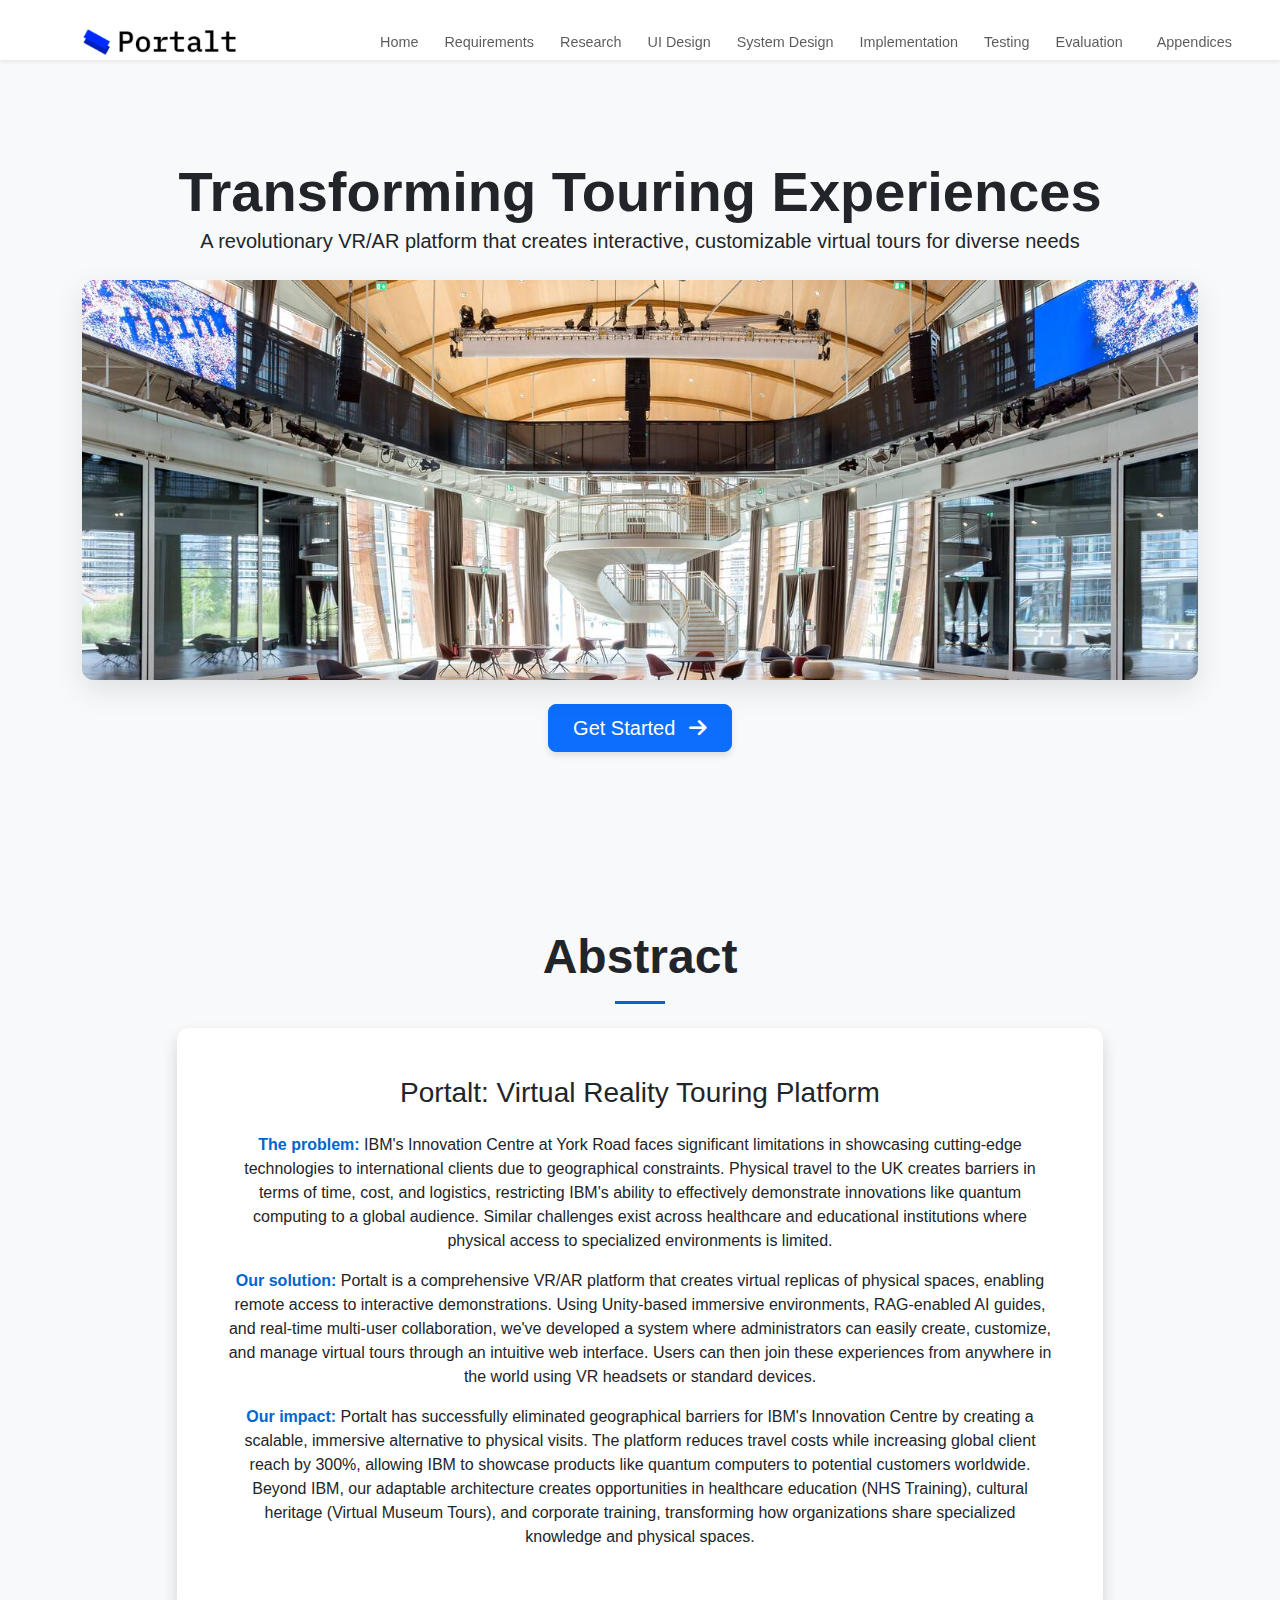
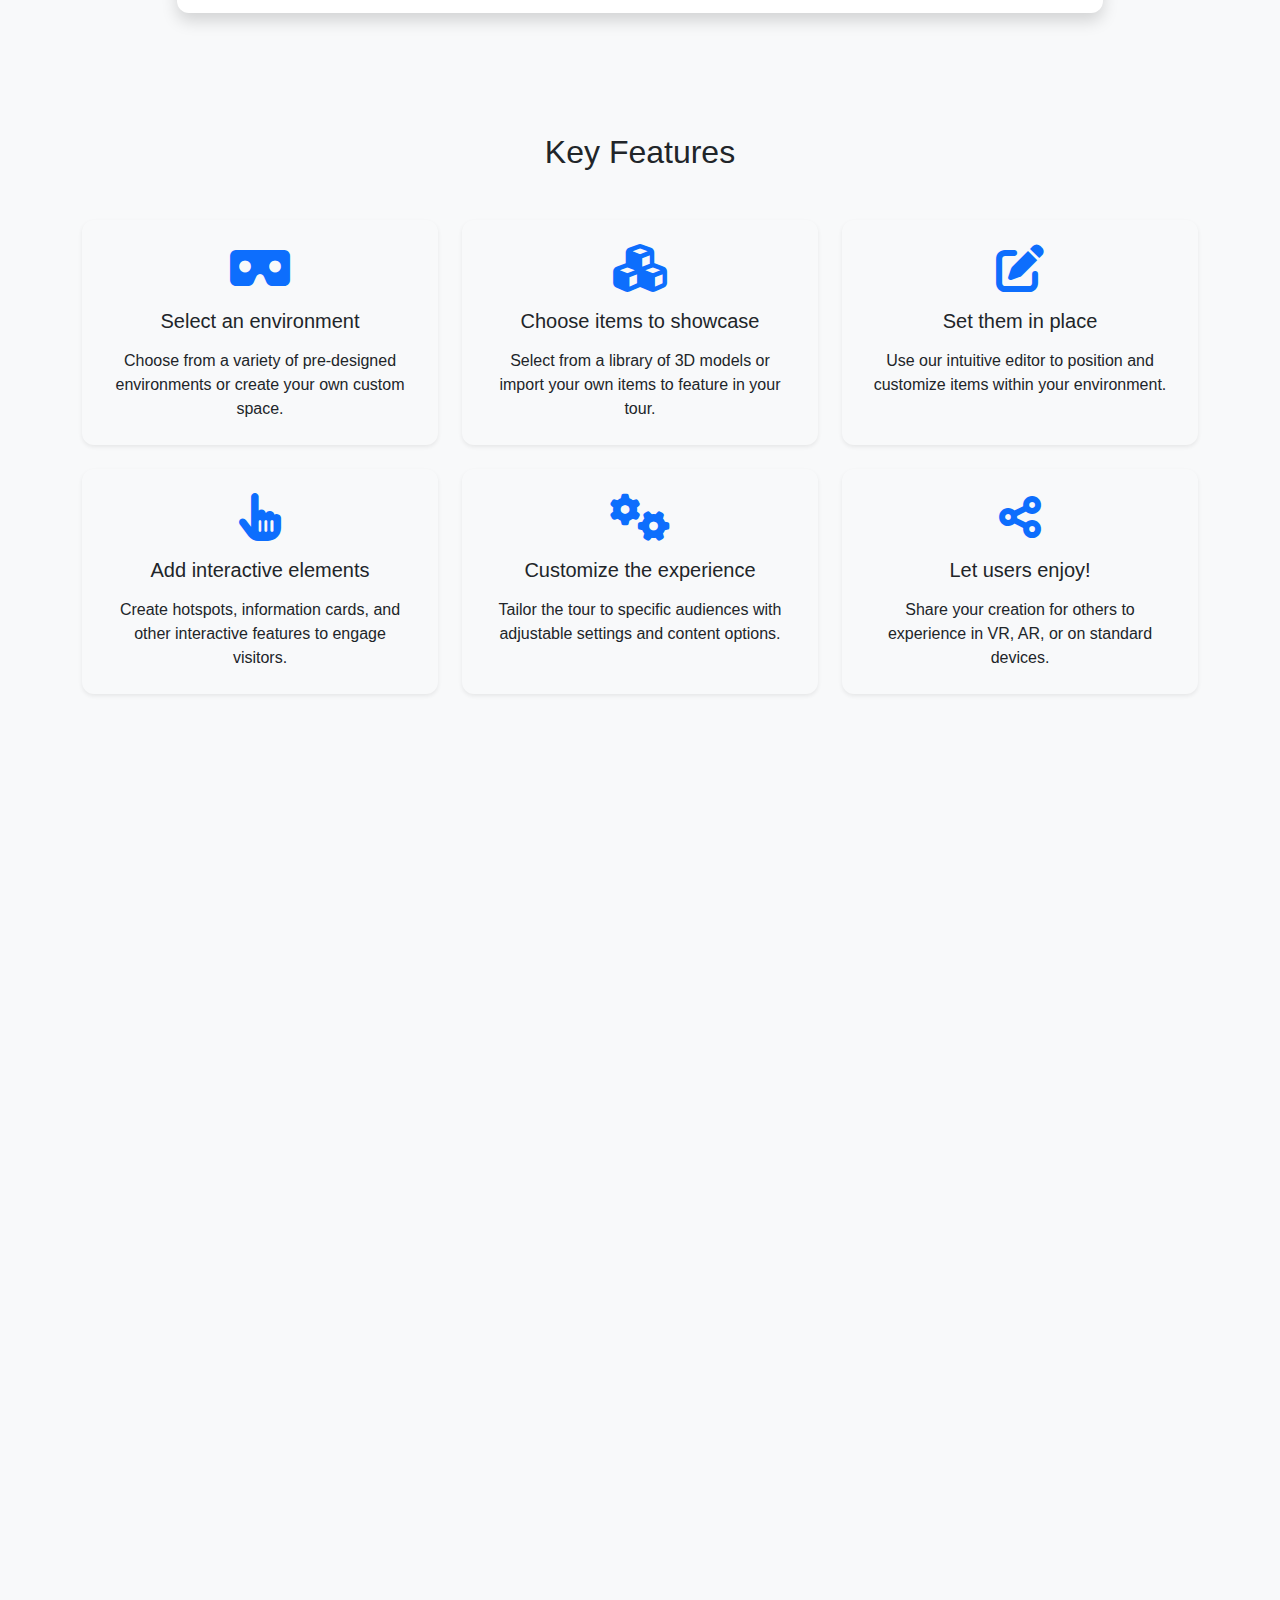
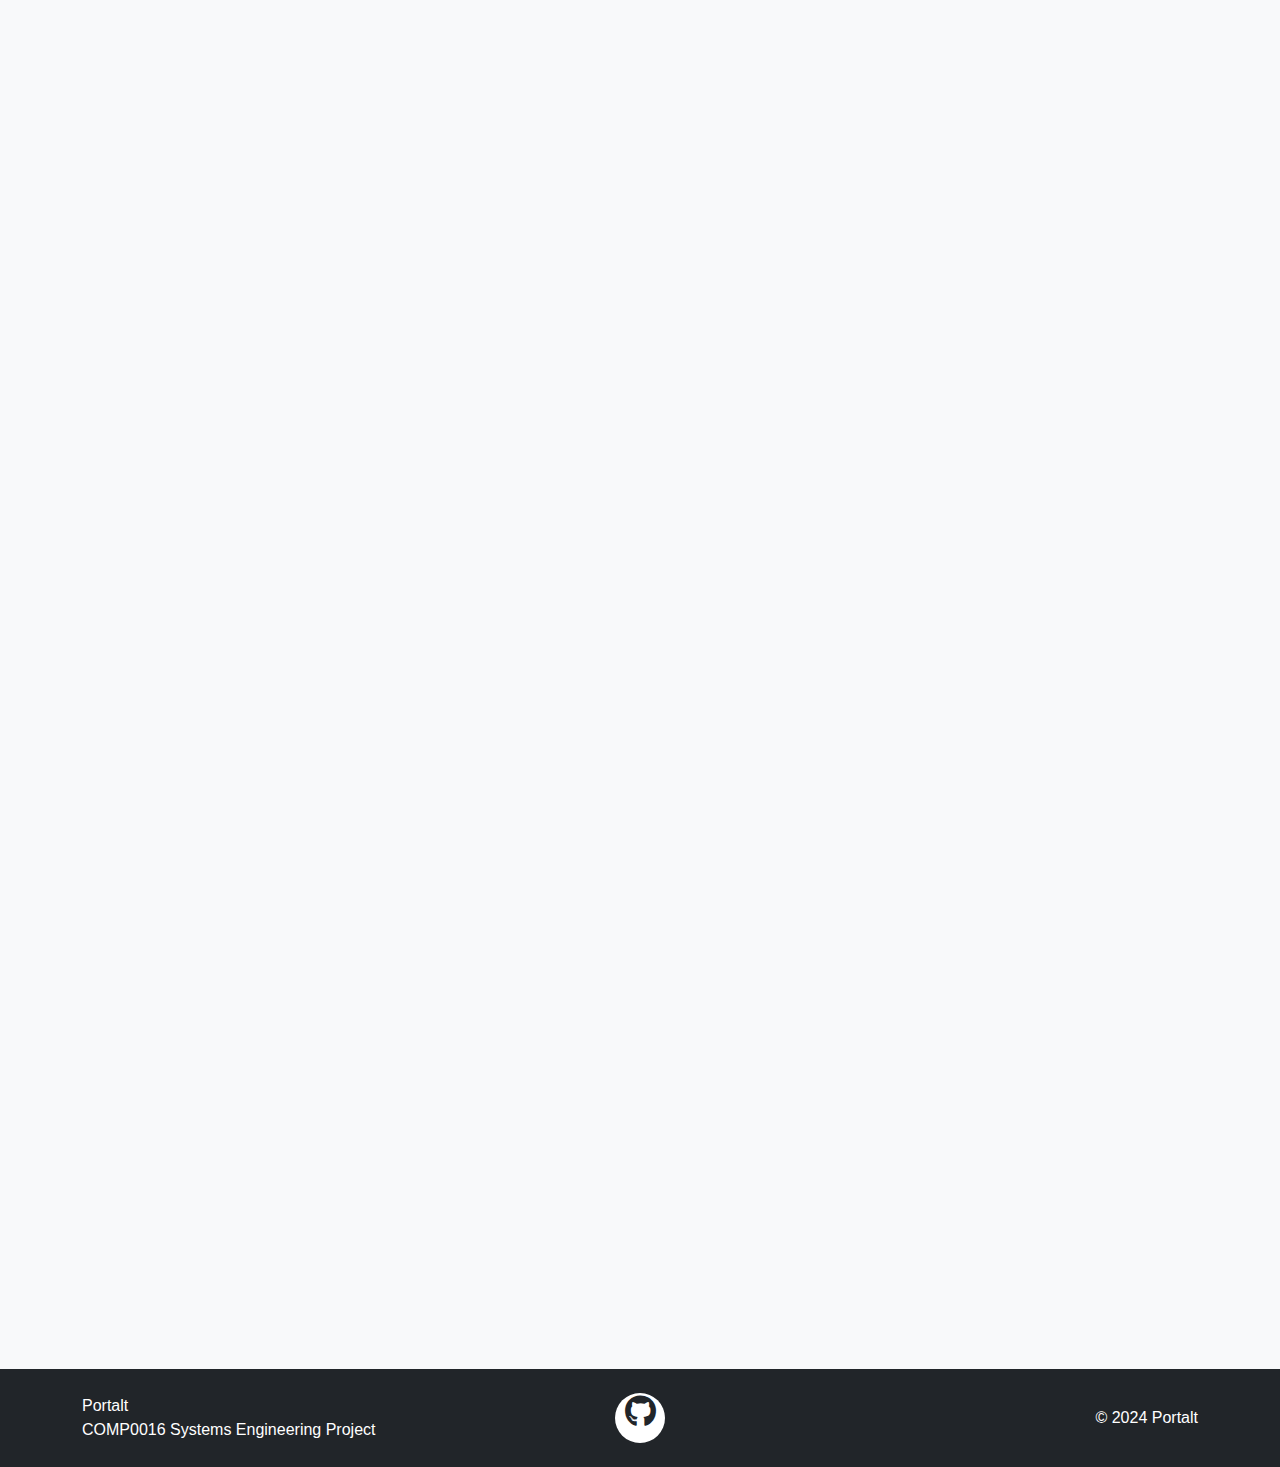
==== commit 32ce68e2: "Update index.html" ====
--- a/index.html
+++ b/index.html
@@ -115,37 +115,19 @@
             <div class="col-md-4">
               <div class="feature-card text-center p-4 bg-light rounded-4 shadow-sm h-100">
                 <div class="feature-icon mb-3">
-                  <i class="fas fa-th-large fa-3x text-primary"></i>
-                </div>
-                <h3 class="h5 mb-3">Intuitive Admin Dashboard</h3>
-                <p class="mb-0">Create organizations, manage members, and design activities through our NextJS-based web interface.</p>
-              </div>
-            </div>
-            <div class="col-md-4">
-              <div class="feature-card text-center p-4 bg-light rounded-4 shadow-sm h-100">
-                <div class="feature-icon mb-3">
                   <i class="fas fa-vr-cardboard fa-3x text-primary"></i>
                 </div>
-                <h3 class="h5 mb-3">VR Environment Creation</h3>
-                <p class="mb-0">Build immersive virtual replicas of physical spaces with support for major VR headsets.</p>
-              </div>
-            </div>
-            <div class="col-md-4">
-              <div class="feature-card text-center p-4 bg-light rounded-4 shadow-sm h-100">
-                <div class="feature-icon mb-3">
-                  <i class="fas fa-robot fa-3x text-primary"></i>
-                </div>
-                <h3 class="h5 mb-3">RAG-Enabled AI Guide</h3>
-                <p class="mb-0">Interactive AI assistant that responds to voice queries with information from uploaded documents.</p>
-              </div>
-            </div>
-            <div class="col-md-4">
-              <div class="feature-card text-center p-4 bg-light rounded-4 shadow-sm h-100">
-                <div class="feature-icon mb-3">
-                  <i class="fas fa-users fa-3x text-primary"></i>
-                </div>
-                <h3 class="h5 mb-3">Multi-User Collaboration</h3>
-                <p class="mb-0">Connect multiple users in shared virtual spaces with real-time voice communication and gestures.</p>
+                <h3 class="h5 mb-3">Select an environment</h3>
+                <p class="mb-0">Choose from a variety of pre-designed environments or create your own custom space.</p>
+              </div>
+            </div>
+            <div class="col-md-4">
+              <div class="feature-card text-center p-4 bg-light rounded-4 shadow-sm h-100">
+                <div class="feature-icon mb-3">
+                  <i class="fas fa-cubes fa-3x text-primary"></i>
+                </div>
+                <h3 class="h5 mb-3">Choose items to showcase</h3>
+                <p class="mb-0">Select from a library of 3D models or import your own items to feature in your tour.</p>
               </div>
             </div>
             <div class="col-md-4">
@@ -153,17 +135,35 @@
                 <div class="feature-icon mb-3">
                   <i class="fas fa-edit fa-3x text-primary"></i>
                 </div>
-                <h3 class="h5 mb-3">Advanced Scene Editor</h3>
-                <p class="mb-0">Position, scale, and rotate 3D objects with precision using our PC-based editing tool.</p>
-              </div>
-            </div>
-            <div class="col-md-4">
-              <div class="feature-card text-center p-4 bg-light rounded-4 shadow-sm h-100">
-                <div class="feature-icon mb-3">
-                  <i class="fas fa-cloud-upload-alt fa-3x text-primary"></i>
-                </div>
-                <h3 class="h5 mb-3">Knowledge Document Integration</h3>
-                <p class="mb-0">Upload PDF documents to create a contextual knowledge base for the RAG AI chatbot.</p>
+                <h3 class="h5 mb-3">Set them in place</h3>
+                <p class="mb-0">Use our intuitive editor to position and customize items within your environment.</p>
+              </div>
+            </div>
+            <div class="col-md-4">
+              <div class="feature-card text-center p-4 bg-light rounded-4 shadow-sm h-100">
+                <div class="feature-icon mb-3">
+                  <i class="fas fa-hand-pointer fa-3x text-primary"></i>
+                </div>
+                <h3 class="h5 mb-3">Add interactive elements</h3>
+                <p class="mb-0">Create hotspots, information cards, and other interactive features to engage visitors.</p>
+              </div>
+            </div>
+            <div class="col-md-4">
+              <div class="feature-card text-center p-4 bg-light rounded-4 shadow-sm h-100">
+                <div class="feature-icon mb-3">
+                  <i class="fas fa-cogs fa-3x text-primary"></i>
+                </div>
+                <h3 class="h5 mb-3">Customize the experience</h3>
+                <p class="mb-0">Tailor the tour to specific audiences with adjustable settings and content options.</p>
+              </div>
+            </div>
+            <div class="col-md-4">
+              <div class="feature-card text-center p-4 bg-light rounded-4 shadow-sm h-100">
+                <div class="feature-icon mb-3">
+                  <i class="fas fa-share-alt fa-3x text-primary"></i>
+                </div>
+                <h3 class="h5 mb-3">Let users enjoy!</h3>
+                <p class="mb-0">Share your creation for others to experience in VR, AR, or on standard devices.</p>
               </div>
             </div>
           </div>
@@ -263,7 +263,7 @@
                                             <div class="team-back">
                                                 <h4 class="fw-bold mb-2">Allen Bridi</h4>
                                                 <p class="mb-2">Team Leader</p>
-                                                <p class="mb-2">UI Design</p>
+                                                <p class="mb-2">Full Stack Developer</p>
                                                 <div class="team-social">
                                                     <a href="mailto:allen.bridi.23@ucl.ac.uk" class="social-icon"><i class="fas fa-envelope"></i></a>
                                                     <a href="https://www.linkedin.com/in/allen-bridi/" target="_blank" class="social-icon"><i class="fab fa-linkedin-in"></i></a>
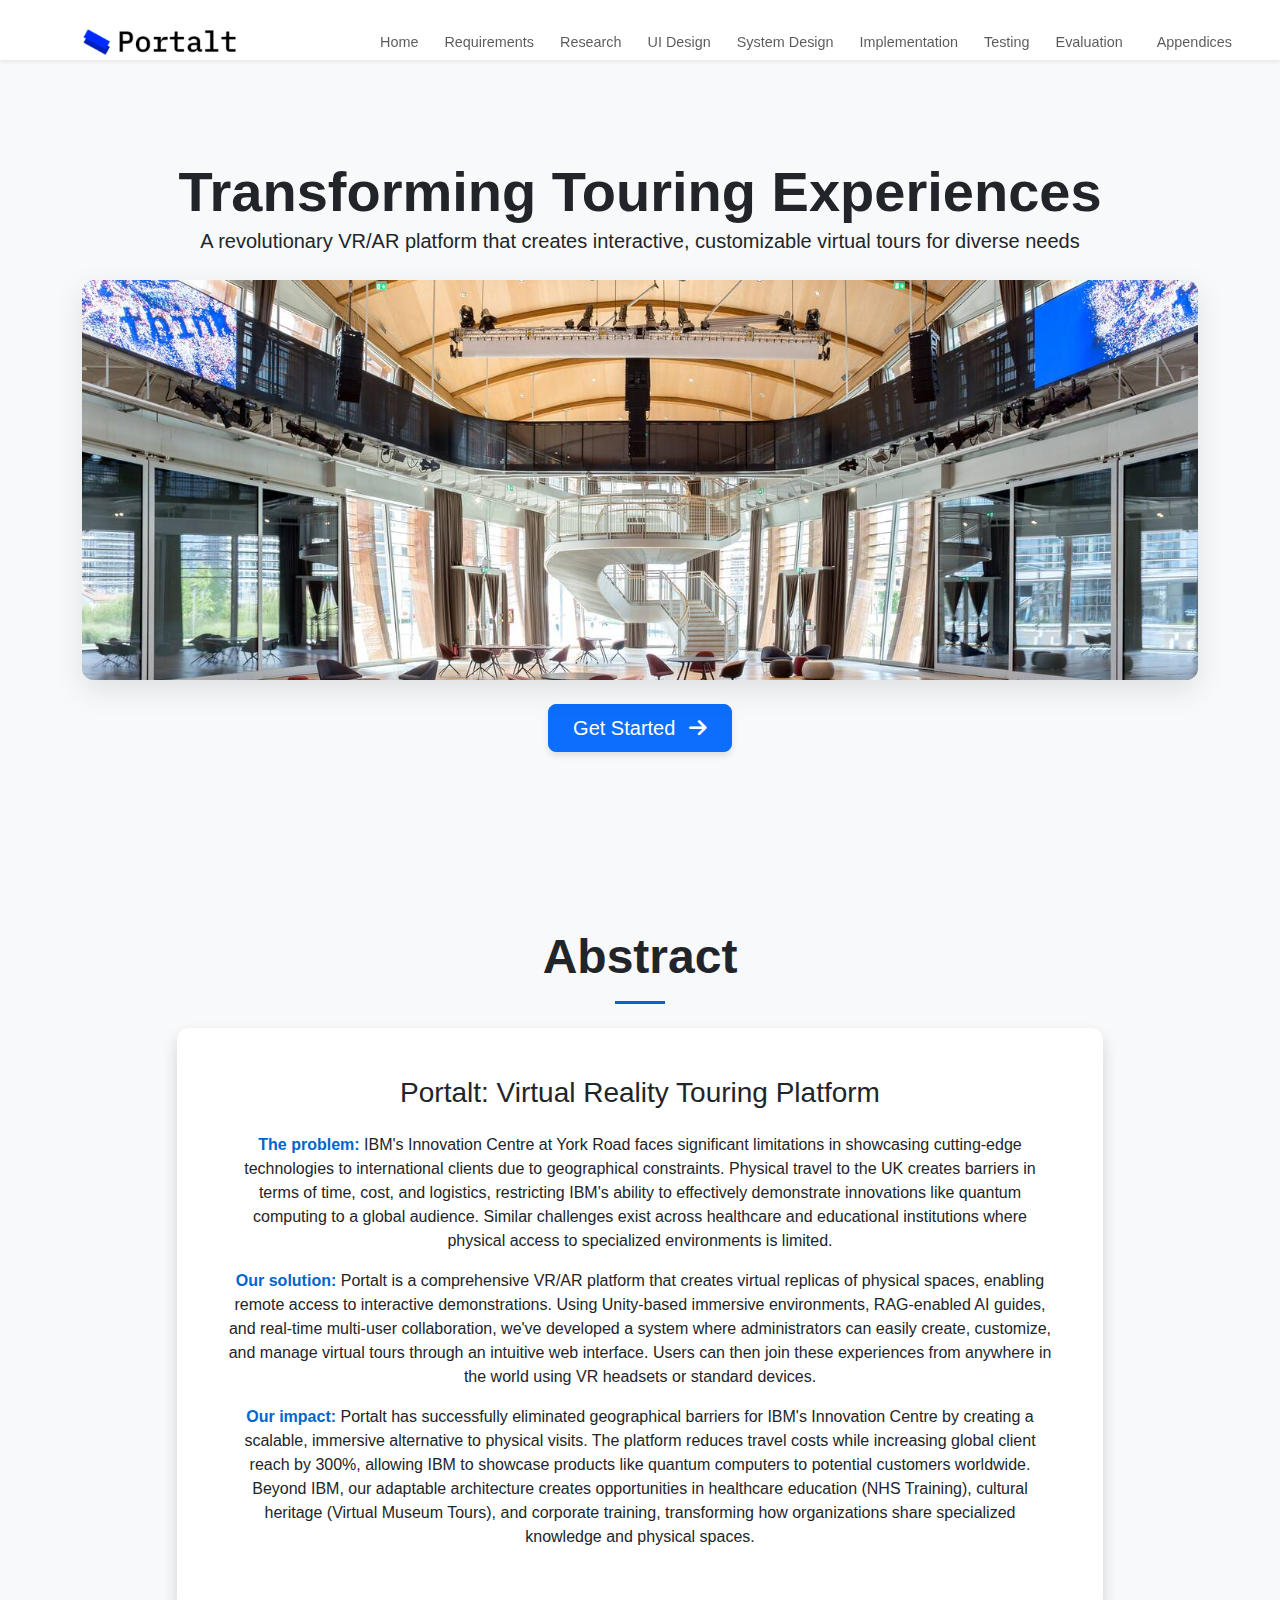
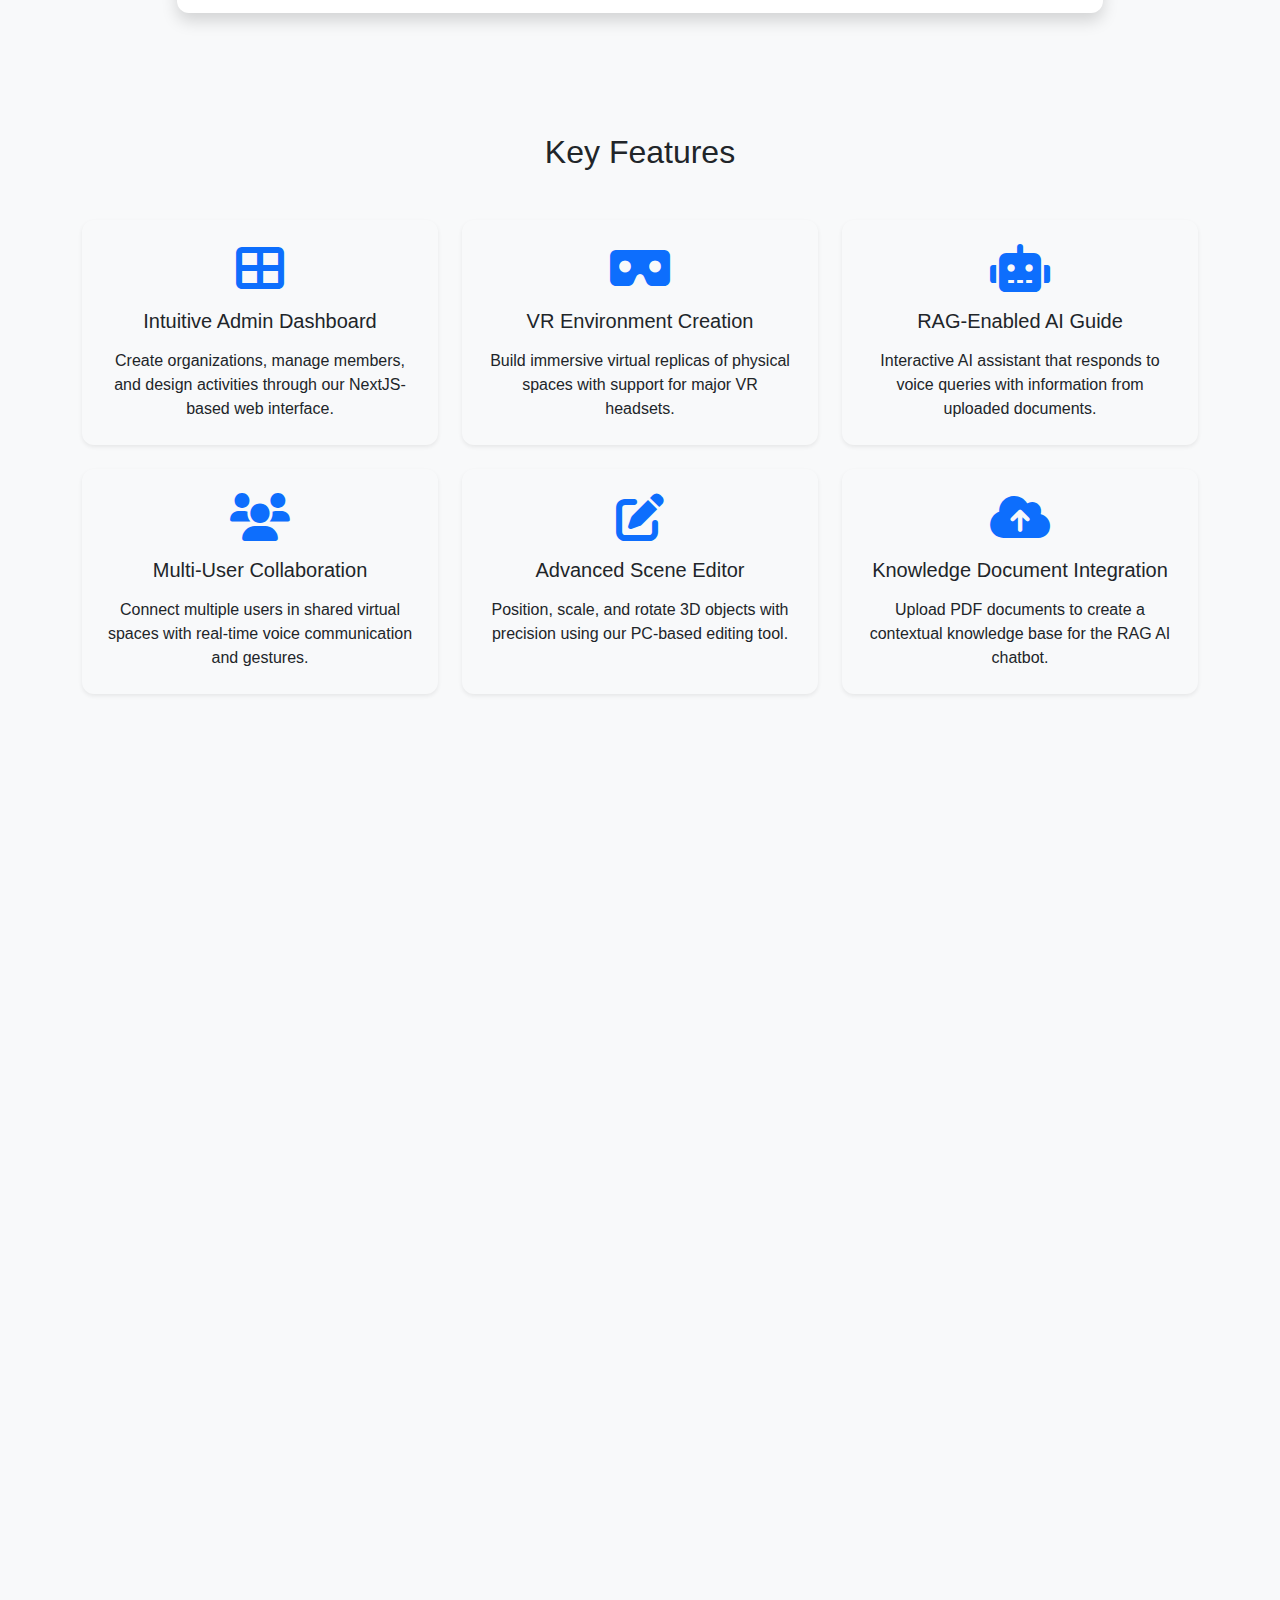
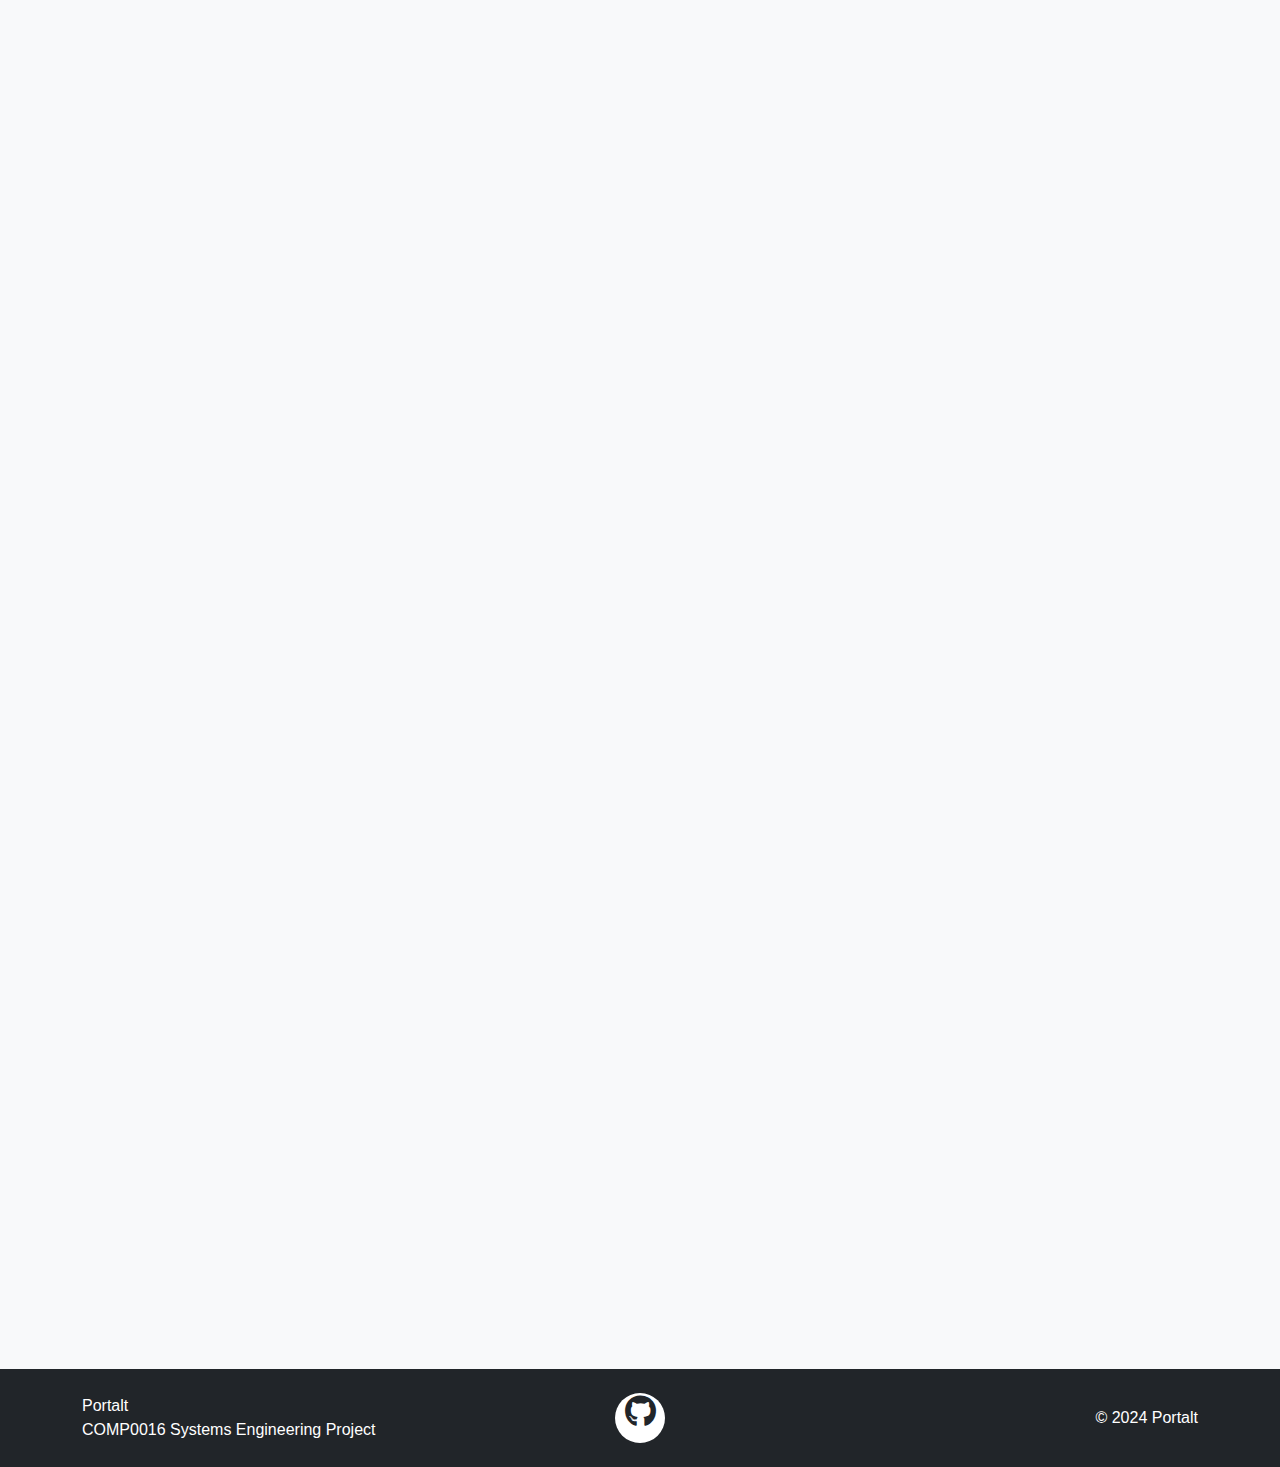
==== commit 5c8d1cce: "Merge branch 'main' of https://github.com/SysEngTeam20/team20-website" ====
--- a/index.html
+++ b/index.html
@@ -115,19 +115,37 @@
             <div class="col-md-4">
               <div class="feature-card text-center p-4 bg-light rounded-4 shadow-sm h-100">
                 <div class="feature-icon mb-3">
+                  <i class="fas fa-th-large fa-3x text-primary"></i>
+                </div>
+                <h3 class="h5 mb-3">Intuitive Admin Dashboard</h3>
+                <p class="mb-0">Create organizations, manage members, and design activities through our NextJS-based web interface.</p>
+              </div>
+            </div>
+            <div class="col-md-4">
+              <div class="feature-card text-center p-4 bg-light rounded-4 shadow-sm h-100">
+                <div class="feature-icon mb-3">
                   <i class="fas fa-vr-cardboard fa-3x text-primary"></i>
                 </div>
-                <h3 class="h5 mb-3">Select an environment</h3>
-                <p class="mb-0">Choose from a variety of pre-designed environments or create your own custom space.</p>
-              </div>
-            </div>
-            <div class="col-md-4">
-              <div class="feature-card text-center p-4 bg-light rounded-4 shadow-sm h-100">
-                <div class="feature-icon mb-3">
-                  <i class="fas fa-cubes fa-3x text-primary"></i>
-                </div>
-                <h3 class="h5 mb-3">Choose items to showcase</h3>
-                <p class="mb-0">Select from a library of 3D models or import your own items to feature in your tour.</p>
+                <h3 class="h5 mb-3">VR Environment Creation</h3>
+                <p class="mb-0">Build immersive virtual replicas of physical spaces with support for major VR headsets.</p>
+              </div>
+            </div>
+            <div class="col-md-4">
+              <div class="feature-card text-center p-4 bg-light rounded-4 shadow-sm h-100">
+                <div class="feature-icon mb-3">
+                  <i class="fas fa-robot fa-3x text-primary"></i>
+                </div>
+                <h3 class="h5 mb-3">RAG-Enabled AI Guide</h3>
+                <p class="mb-0">Interactive AI assistant that responds to voice queries with information from uploaded documents.</p>
+              </div>
+            </div>
+            <div class="col-md-4">
+              <div class="feature-card text-center p-4 bg-light rounded-4 shadow-sm h-100">
+                <div class="feature-icon mb-3">
+                  <i class="fas fa-users fa-3x text-primary"></i>
+                </div>
+                <h3 class="h5 mb-3">Multi-User Collaboration</h3>
+                <p class="mb-0">Connect multiple users in shared virtual spaces with real-time voice communication and gestures.</p>
               </div>
             </div>
             <div class="col-md-4">
@@ -135,35 +153,17 @@
                 <div class="feature-icon mb-3">
                   <i class="fas fa-edit fa-3x text-primary"></i>
                 </div>
-                <h3 class="h5 mb-3">Set them in place</h3>
-                <p class="mb-0">Use our intuitive editor to position and customize items within your environment.</p>
-              </div>
-            </div>
-            <div class="col-md-4">
-              <div class="feature-card text-center p-4 bg-light rounded-4 shadow-sm h-100">
-                <div class="feature-icon mb-3">
-                  <i class="fas fa-hand-pointer fa-3x text-primary"></i>
-                </div>
-                <h3 class="h5 mb-3">Add interactive elements</h3>
-                <p class="mb-0">Create hotspots, information cards, and other interactive features to engage visitors.</p>
-              </div>
-            </div>
-            <div class="col-md-4">
-              <div class="feature-card text-center p-4 bg-light rounded-4 shadow-sm h-100">
-                <div class="feature-icon mb-3">
-                  <i class="fas fa-cogs fa-3x text-primary"></i>
-                </div>
-                <h3 class="h5 mb-3">Customize the experience</h3>
-                <p class="mb-0">Tailor the tour to specific audiences with adjustable settings and content options.</p>
-              </div>
-            </div>
-            <div class="col-md-4">
-              <div class="feature-card text-center p-4 bg-light rounded-4 shadow-sm h-100">
-                <div class="feature-icon mb-3">
-                  <i class="fas fa-share-alt fa-3x text-primary"></i>
-                </div>
-                <h3 class="h5 mb-3">Let users enjoy!</h3>
-                <p class="mb-0">Share your creation for others to experience in VR, AR, or on standard devices.</p>
+                <h3 class="h5 mb-3">Advanced Scene Editor</h3>
+                <p class="mb-0">Position, scale, and rotate 3D objects with precision using our PC-based editing tool.</p>
+              </div>
+            </div>
+            <div class="col-md-4">
+              <div class="feature-card text-center p-4 bg-light rounded-4 shadow-sm h-100">
+                <div class="feature-icon mb-3">
+                  <i class="fas fa-cloud-upload-alt fa-3x text-primary"></i>
+                </div>
+                <h3 class="h5 mb-3">Knowledge Document Integration</h3>
+                <p class="mb-0">Upload PDF documents to create a contextual knowledge base for the RAG AI chatbot.</p>
               </div>
             </div>
           </div>
